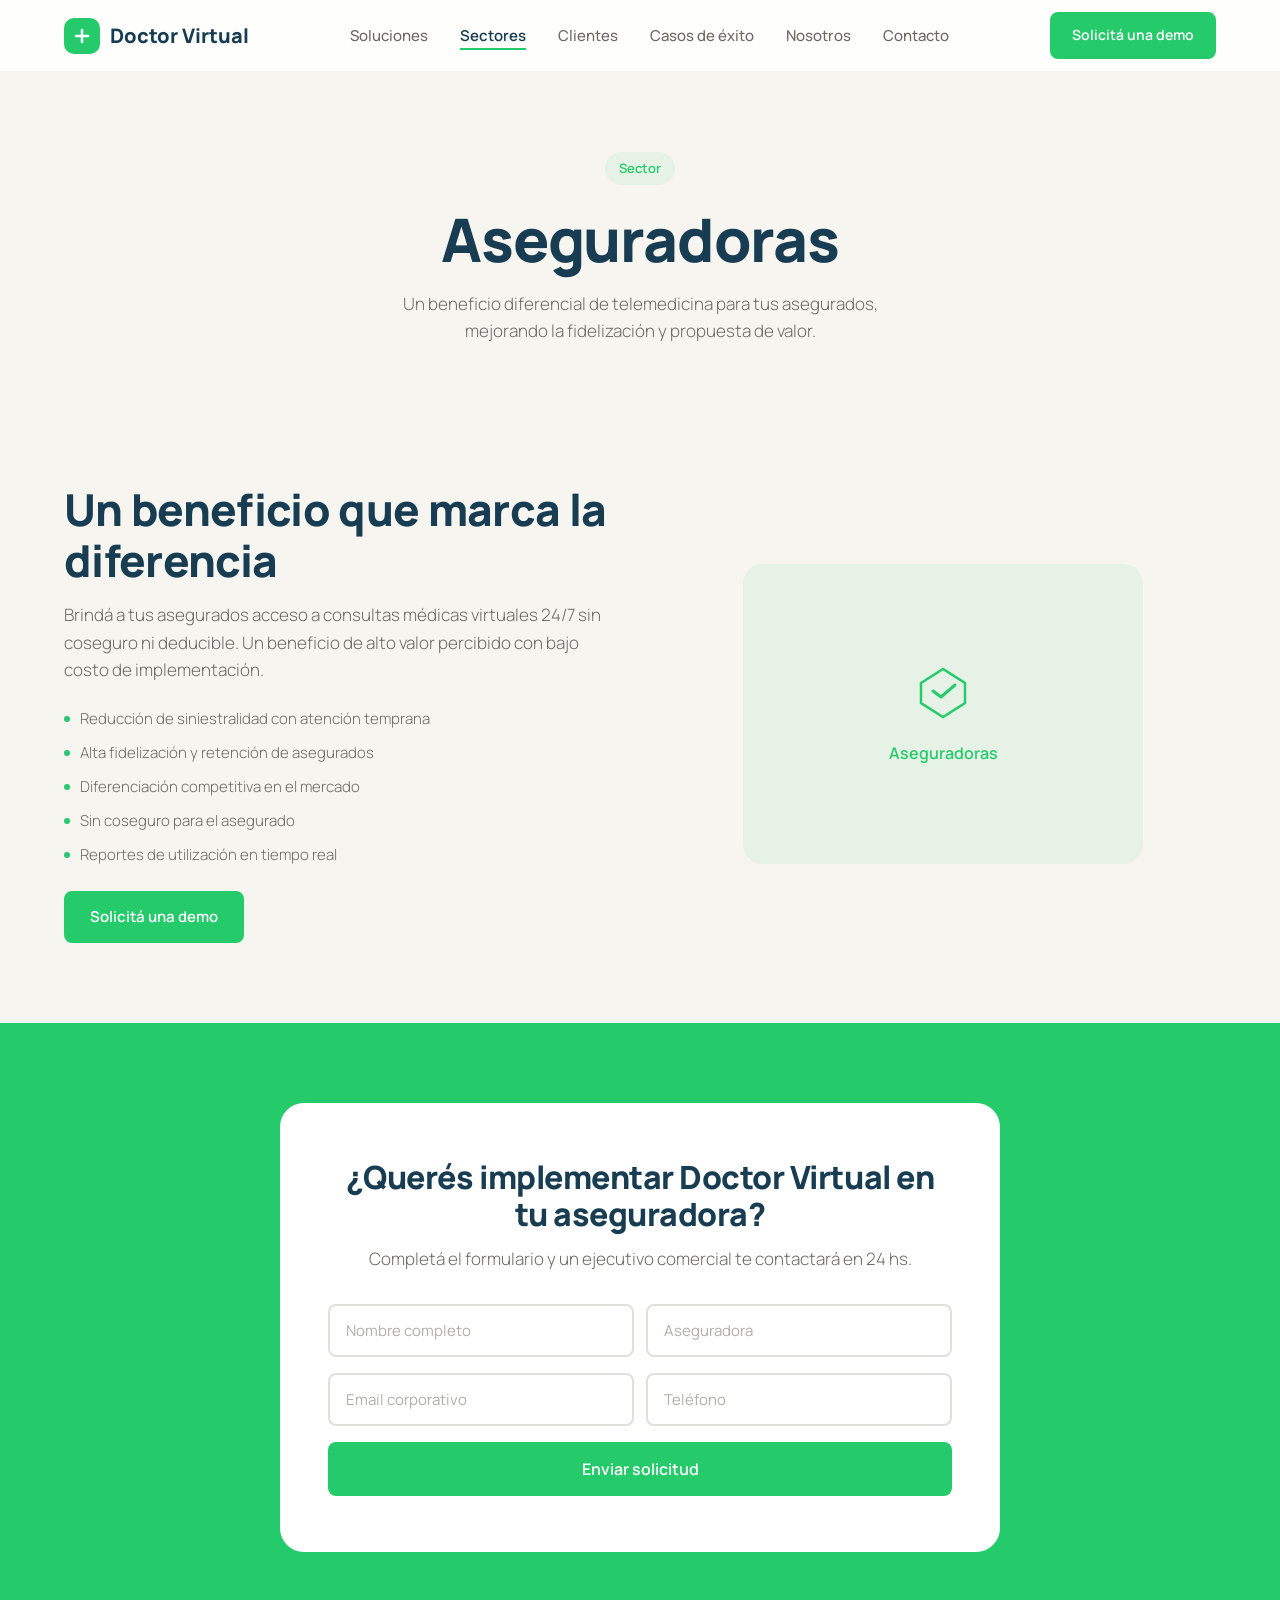
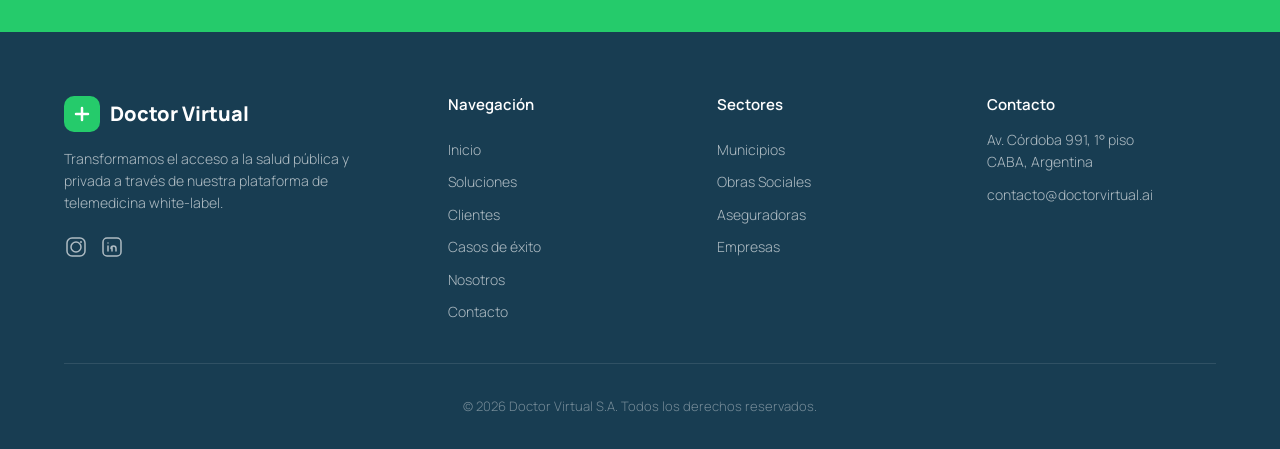
==== aseguradoras.html @ e0e0428c "Agrega página Nuestros Clientes, actualiza navegación y footer en todas las páginas, reemplaza mocku" ====
<!DOCTYPE html>
<html lang="es">
<head>
  <meta charset="UTF-8" />
  <meta name="viewport" content="width=device-width, initial-scale=1.0" />
  <title>Aseguradoras — Doctor Virtual</title>
  <meta name="description" content="Telemedicina para aseguradoras. Beneficio diferencial para mejorar fidelización y reducir siniestralidad." />
  <link rel="preconnect" href="https://fonts.googleapis.com" />
  <link rel="preconnect" href="https://fonts.gstatic.com" crossorigin />
  <link href="https://fonts.googleapis.com/css2?family=Manrope:wght@300;600;800&display=swap" rel="stylesheet" />
  <link rel="stylesheet" href="css/styles.css" />
</head>
<body>
  <nav class="navbar" id="navbar">
    <div class="container nav-container">
      <a href="index.html" class="logo"><svg width="36" height="36" viewBox="0 0 36 36" fill="none"><rect width="36" height="36" rx="10" fill="#25CB6B"/><path d="M12 18h12M18 12v12" stroke="#fff" stroke-width="2.5" stroke-linecap="round"/></svg><span>Doctor Virtual</span></a>
      <ul class="nav-links" id="navLinks">
        <li><a href="soluciones.html" class="nav-link">Soluciones</a></li>
        <li><a href="sectores.html" class="nav-link active">Sectores</a></li>
        <li><a href="nuestros-clientes.html" class="nav-link">Clientes</a></li>
        <li><a href="casos-de-exito.html" class="nav-link">Casos de éxito</a></li>
        <li><a href="nosotros.html" class="nav-link">Nosotros</a></li>
        <li><a href="contacto.html" class="nav-link">Contacto</a></li>
      </ul>
      <a href="contacto.html" class="btn btn-primary nav-cta">Solicitá una demo</a>
      <button class="hamburger" id="hamburger" aria-label="Menú"><span></span><span></span><span></span></button>
    </div>
  </nav>

  <section class="page-hero">
    <div class="container">
      <span class="badge fade-in">Sector</span>
      <h1 class="fade-in">Aseguradoras</h1>
      <p class="fade-in">Un beneficio diferencial de telemedicina para tus asegurados, mejorando la fidelización y propuesta de valor.</p>
    </div>
  </section>

  <section class="page-section page-section-alt">
    <div class="container">
      <div class="detail-row">
        <div class="detail-content fade-in">
          <h2>Un beneficio que marca la diferencia</h2>
          <p>Brindá a tus asegurados acceso a consultas médicas virtuales 24/7 sin coseguro ni deducible. Un beneficio de alto valor percibido con bajo costo de implementación.</p>
          <ul class="detail-features">
            <li>Reducción de siniestralidad con atención temprana</li>
            <li>Alta fidelización y retención de asegurados</li>
            <li>Diferenciación competitiva en el mercado</li>
            <li>Sin coseguro para el asegurado</li>
            <li>Reportes de utilización en tiempo real</li>
          </ul>
          <a href="contacto.html" class="btn btn-primary" style="margin-top:24px">Solicitá una demo</a>
        </div>
        <div class="detail-visual fade-in">
          <div class="detail-placeholder">
            <svg width="64" height="64" viewBox="0 0 64 64" fill="none">
              <path d="M10 22l22-14 22 14v20l-22 14-22-14V22z" stroke="#25CB6B" stroke-width="2.5"/>
              <path d="M22 30l8 6 14-12" stroke="#25CB6B" stroke-width="3" stroke-linecap="round" stroke-linejoin="round"/>
            </svg>
            <span>Aseguradoras</span>
          </div>
        </div>
      </div>
    </div>
  </section>

  <section class="cta-final">
    <div class="container">
      <div class="cta-box fade-in">
        <h2>¿Querés implementar Doctor Virtual en tu aseguradora?</h2>
        <p>Completá el formulario y un ejecutivo comercial te contactará en 24 hs.</p>
        <form class="cta-form" id="demoForm">
          <div class="form-row">
            <input type="text" name="nombre" placeholder="Nombre completo" required />
            <input type="text" name="empresa" placeholder="Aseguradora" required />
          </div>
          <div class="form-row">
            <input type="email" name="email" placeholder="Email corporativo" required />
            <input type="tel" name="telefono" placeholder="Teléfono" />
          </div>
          <button type="submit" class="btn btn-primary btn-lg btn-block">Enviar solicitud</button>
        </form>
      </div>
    </div>
  </section>

  <footer class="footer">
    <div class="container">
      <div class="footer-grid">
        <div class="footer-brand">
          <a href="index.html" class="logo"><svg width="36" height="36" viewBox="0 0 36 36" fill="none"><rect width="36" height="36" rx="10" fill="#25CB6B"/><path d="M12 18h12M18 12v12" stroke="#fff" stroke-width="2.5" stroke-linecap="round"/></svg><span>Doctor Virtual</span></a>
          <p>Transformamos el acceso a la salud pública y privada a través de nuestra plataforma de telemedicina white-label.</p>
          <div class="footer-social">
            <a href="https://instagram.com/doctorvirtual.ai" target="_blank" rel="noopener" aria-label="Instagram"><svg width="24" height="24" viewBox="0 0 24 24" fill="none"><rect x="3" y="3" width="18" height="18" rx="5" stroke="currentColor" stroke-width="1.5"/><circle cx="17" cy="7" r="1" fill="currentColor"/><circle cx="12" cy="12" r="5" stroke="currentColor" stroke-width="1.5"/></svg></a>
            <a href="https://linkedin.com/company/doctorvirtual" target="_blank" rel="noopener" aria-label="LinkedIn"><svg width="24" height="24" viewBox="0 0 24 24" fill="none"><rect x="3" y="3" width="18" height="18" rx="4" stroke="currentColor" stroke-width="1.5"/><path d="M8 11v5M8 8v.01M12 16v-4M16 16v-2.5a2.5 2.5 0 0 0-5 0" stroke="currentColor" stroke-width="1.5" stroke-linecap="round"/></svg></a>
          </div>
        </div>
        <div class="footer-links">
          <h4>Navegación</h4>
          <a href="index.html">Inicio</a><a href="soluciones.html">Soluciones</a><a href="nuestros-clientes.html">Clientes</a><a href="casos-de-exito.html">Casos de éxito</a><a href="nosotros.html">Nosotros</a><a href="contacto.html">Contacto</a>
        </div>
        <div class="footer-links">
          <h4>Sectores</h4>
          <a href="municipios.html">Municipios</a><a href="obras-sociales.html">Obras Sociales</a><a href="aseguradoras.html">Aseguradoras</a><a href="empresas.html">Empresas</a>
        </div>
        <div class="footer-contact">
          <h4>Contacto</h4>
          <p>Av. Córdoba 991, 1° piso<br/>CABA, Argentina</p>
          <a href="mailto:contacto@doctorvirtual.ai">contacto@doctorvirtual.ai</a>
        </div>
      </div>
      <div class="footer-bottom"><p>&copy; 2026 Doctor Virtual S.A. Todos los derechos reservados.</p></div>
    </div>
  </footer>

  <div class="modal-overlay" id="demoModal">
    <div class="modal">
      <button class="modal-close" id="modalClose" aria-label="Cerrar">&times;</button>
      <h2>Solicitá una demo</h2>
      <p>Completá tus datos y te contactamos en 24 hs.</p>
      <form id="modalForm">
        <input type="text" name="nombre" placeholder="Nombre completo" required />
        <input type="text" name="empresa" placeholder="Aseguradora" required />
        <input type="email" name="email" placeholder="Email corporativo" required />
        <input type="tel" name="telefono" placeholder="Teléfono" />
        <button type="submit" class="btn btn-primary btn-lg btn-block">Enviar</button>
      </form>
    </div>
  </div>

  <script src="js/main.js"></script>
</body>
</html>
---- css/styles.css ----
/* ========== RESET & BASE ========== */
*, *::before, *::after {
  margin: 0;
  padding: 0;
  box-sizing: border-box;
}

:root {
  --green: #25CB6B;
  --green-light: rgba(37, 203, 107, 0.08);
  --green-mid: rgba(37, 203, 107, 0.15);
  --blue: #183D52;
  --cream: #F6F5F0;
  --white: #FFFFFF;
  --gray-50: #F9F9F9;
  --gray-100: #F0F0EE;
  --gray-200: #E0DFDA;
  --gray-300: #B0AFAA;
  --gray-400: #8A8984;
  --gray-500: #6B6A65;
  --gray-600: #4A4945;
  --text: #1A1A18;
  --text-light: #6B6A65;
  --radius-sm: 8px;
  --radius-md: 12px;
  --radius-lg: 20px;
  --radius-xl: 24px;
  --shadow-sm: 0 1px 3px rgba(0,0,0,0.06);
  --shadow-md: 0 4px 16px rgba(0,0,0,0.08);
  --shadow-lg: 0 12px 40px rgba(0,0,0,0.1);
  --shadow-xl: 0 20px 60px rgba(0,0,0,0.12);
  --font: 'Manrope', -apple-system, BlinkMacSystemFont, 'Segoe UI', sans-serif;
  --container: 1200px;
  --nav-height: 72px;
}

html {
  scroll-behavior: smooth;
  -webkit-font-smoothing: antialiased;
}

body {
  font-family: var(--font);
  font-weight: 300;
  color: var(--text);
  background: var(--white);
  line-height: 1.6;
  overflow-x: hidden;
}

img { max-width: 100%; display: block; }
a { text-decoration: none; color: inherit; }
ul { list-style: none; }

/* ========== CONTAINER ========== */
.container {
  width: 100%;
  max-width: var(--container);
  margin: 0 auto;
  padding: 0 24px;
}

/* ========== TYPOGRAPHY ========== */
h1, h2, h3, h4 {
  font-weight: 800;
  line-height: 1.15;
  color: var(--blue);
}

h1 {
  font-size: clamp(2.25rem, 5vw, 3.75rem);
  letter-spacing: -0.02em;
}

h2 {
  font-size: clamp(1.75rem, 3.5vw, 2.75rem);
  letter-spacing: -0.015em;
}

h3 {
  font-size: 1.25rem;
  font-weight: 600;
}

p {
  color: var(--text-light);
  font-size: 1.0625rem;
}

.section-title {
  margin-bottom: 48px;
  max-width: 640px;
}

.section-label {
  display: inline-block;
  font-size: 0.8125rem;
  font-weight: 600;
  text-transform: uppercase;
  letter-spacing: 0.08em;
  color: var(--green);
  margin-bottom: 12px;
}

/* ========== BUTTONS ========== */
.btn {
  display: inline-flex;
  align-items: center;
  justify-content: center;
  gap: 8px;
  font-family: var(--font);
  font-weight: 600;
  font-size: 0.9375rem;
  border-radius: var(--radius-sm);
  padding: 12px 24px;
  border: 2px solid transparent;
  cursor: pointer;
  transition: all 0.25s ease;
}

.btn-primary {
  background: var(--green);
  color: var(--white);
  border-color: var(--green);
}
.btn-primary:hover {
  background: #1fb85e;
  border-color: #1fb85e;
  transform: translateY(-1px);
  box-shadow: 0 4px 16px rgba(37, 203, 107, 0.35);
}

.btn-outline {
  background: transparent;
  color: var(--blue);
  border-color: var(--blue);
}
.btn-outline:hover {
  background: var(--blue);
  color: var(--white);
  transform: translateY(-1px);
}
.about-content .btn-outline:hover {
  background: var(--green);
  border-color: var(--green);
  color: var(--white);
}

.btn-lg { padding: 14px 32px; font-size: 1rem; }
.btn-block { width: 100%; }

/* ========== BADGE ========== */
.badge {
  display: inline-block;
  font-size: 0.8125rem;
  font-weight: 600;
  color: var(--green);
  background: var(--green-light);
  padding: 6px 14px;
  border-radius: 100px;
  margin-bottom: 20px;
}

.hero-badges {
  display: flex;
  flex-wrap: wrap;
  gap: 8px;
  margin-bottom: 4px;
}

.badge-msal {
  color: var(--blue);
  background: rgba(24, 61, 82, 0.08);
}

/* ========== NAVBAR ========== */
.navbar {
  position: fixed;
  top: 0;
  left: 0;
  width: 100%;
  height: var(--nav-height);
  background: rgba(255,255,255,0.85);
  backdrop-filter: blur(16px);
  -webkit-backdrop-filter: blur(16px);
  border-bottom: 1px solid rgba(0,0,0,0.04);
  z-index: 1000;
  transition: box-shadow 0.3s;
}
.navbar.scrolled {
  box-shadow: 0 1px 8px rgba(0,0,0,0.06);
}

.nav-container {
  display: flex;
  align-items: center;
  justify-content: space-between;
  height: 100%;
}

.logo {
  display: flex;
  align-items: center;
  gap: 10px;
  font-weight: 800;
  font-size: 1.25rem;
  color: var(--blue);
}

.nav-links {
  display: flex;
  gap: 32px;
}

.nav-link {
  font-size: 0.9375rem;
  font-weight: 500;
  color: var(--gray-500);
  transition: color 0.2s;
  position: relative;
}
.nav-link::after {
  content: '';
  position: absolute;
  bottom: -4px;
  left: 0;
  width: 0;
  height: 2px;
  background: var(--green);
  transition: width 0.3s;
}
.nav-link:hover { color: var(--blue); }
.nav-link:hover::after { width: 100%; }

.nav-cta {
  padding: 10px 20px;
  font-size: 0.875rem;
}

.hamburger {
  display: none;
  flex-direction: column;
  gap: 5px;
  background: none;
  border: none;
  cursor: pointer;
  padding: 4px;
}
.hamburger span {
  display: block;
  width: 24px;
  height: 2px;
  background: var(--blue);
  border-radius: 2px;
  transition: all 0.3s;
}

/* ========== HERO ========== */
.hero {
  padding: calc(var(--nav-height) + 60px) 0 80px;
  background: var(--white);
  position: relative;
  overflow: hidden;
}
.hero::before {
  content: '';
  position: absolute;
  top: -20%;
  right: -10%;
  width: 600px;
  height: 600px;
  border-radius: 50%;
  background: radial-gradient(circle, rgba(37,203,107,0.06) 0%, transparent 70%);
  pointer-events: none;
}

.hero-grid {
  display: grid;
  grid-template-columns: 1fr 1fr;
  gap: 60px;
  align-items: center;
}

.hero-content { max-width: 560px; }

.hero-sub {
  font-size: 1.1875rem;
  line-height: 1.7;
  margin: 20px 0 36px;
}

.hero-ctas {
  display: flex;
  gap: 16px;
  flex-wrap: wrap;
}

/* Mockup */
.hero-mockup-wrapper {
  position: relative;
  display: flex;
  justify-content: center;
  align-items: center;
}

.mockup {
  width: 280px;
  height: 560px;
  background: var(--blue);
  border-radius: 40px;
  padding: 12px;
  position: relative;
  box-shadow: var(--shadow-xl);
  z-index: 2;
}

.mockup-notch {
  width: 120px;
  height: 24px;
  background: var(--blue);
  border-radius: 0 0 16px 16px;
  margin: -12px auto 0;
}

.mockup-screen {
  width: 100%;
  height: calc(100% - 20px);
  background: var(--white);
  border-radius: 28px;
  display: flex;
  align-items: center;
  justify-content: center;
  padding: 20px;
}

.mockup-call {
  text-align: center;
}

.mockup-avatar {
  width: 80px;
  height: 80px;
  border-radius: 50%;
  background: linear-gradient(135deg, var(--green), #1fb85e);
  margin: 0 auto 12px;
  position: relative;
}
.mockup-avatar::after {
  content: '';
  position: absolute;
  bottom: 0;
  left: 50%;
  transform: translateX(-50%);
  width: 40px;
  height: 40px;
  background: var(--white);
  border-radius: 50% 50% 0 0;
  opacity: 0.3;
}

.mockup-name { font-weight: 600; font-size: 0.9375rem; color: var(--blue); }
.mockup-status { font-size: 0.8125rem; color: var(--green); margin-top: 4px; }

.hero-shape {
  position: absolute;
  width: 400px;
  height: 400px;
  background: radial-gradient(circle, rgba(37,203,107,0.15) 0%, transparent 70%);
  border-radius: 50%;
  top: 20%;
  left: -20%;
  z-index: 1;
  pointer-events: none;
}

/* Hero Stats */
.hero-stats {
  display: flex;
  gap: 32px;
  margin-top: 36px;
  padding-top: 24px;
  border-top: 1px solid var(--gray-100);
}

.hero-stat { text-align: center; }

.hero-stat-num {
  font-size: 1.5rem;
  font-weight: 800;
  color: var(--blue);
}
.hero-stat-num small {
  font-size: 0.875rem;
  font-weight: 600;
  color: var(--green);
}

.hero-stat-label {
  display: block;
  font-size: 0.75rem;
  color: var(--gray-400);
  text-transform: uppercase;
  letter-spacing: 0.05em;
  margin-top: 2px;
}

/* ========== CLIENTS ========== */
.clients {
  padding: 60px 0;
  background: var(--cream);
  overflow: hidden;
}

.clients-heading {
  text-align: center;
  font-size: 0.9375rem;
  font-weight: 600;
  color: var(--gray-400);
  text-transform: uppercase;
  letter-spacing: 0.06em;
  margin-bottom: 36px;
}

.clients-marquee {
  overflow: hidden;
  width: 100%;
  background: var(--text);
  padding: 20px 0;
  mask-image: linear-gradient(to right, transparent 0%, black 5%, black 95%, transparent 100%);
  -webkit-mask-image: linear-gradient(to right, transparent 0%, black 5%, black 95%, transparent 100%);
}

.clients-track {
  display: flex;
  gap: 48px;
  width: max-content;
  animation: marquee 50s linear infinite;
}

.clients-track:hover {
  animation-play-state: paused;
}

@keyframes marquee {
  0% { transform: translateX(0); }
  100% { transform: translateX(-50%); }
}

.client-logo {
  font-weight: 800;
  font-size: 1.125rem;
  color: var(--white);
  letter-spacing: 0.02em;
  white-space: nowrap;
  transition: opacity 0.3s;
  flex-shrink: 0;
}
.client-logo:hover { opacity: 0.6; }

/* ========== CLIENTES LOGOS ========== */
.logos-grid {
  display: grid;
  grid-template-columns: repeat(5, 1fr);
  gap: 24px;
}

.client-logo-card {
  opacity: 0;
  transform: translateY(24px);
  transition: opacity 0.5s ease, transform 0.5s ease;
}

.client-logo-card.visible {
  opacity: 1;
  transform: translateY(0);
}

.client-logo-card:nth-child(1) { transition-delay: 0.00s; }
.client-logo-card:nth-child(2) { transition-delay: 0.03s; }
.client-logo-card:nth-child(3) { transition-delay: 0.06s; }
.client-logo-card:nth-child(4) { transition-delay: 0.09s; }
.client-logo-card:nth-child(5) { transition-delay: 0.12s; }
.client-logo-card:nth-child(6) { transition-delay: 0.15s; }
.client-logo-card:nth-child(7) { transition-delay: 0.18s; }
.client-logo-card:nth-child(8) { transition-delay: 0.21s; }
.client-logo-card:nth-child(9) { transition-delay: 0.24s; }
.client-logo-card:nth-child(10) { transition-delay: 0.27s; }
.client-logo-card:nth-child(11) { transition-delay: 0.30s; }
.client-logo-card:nth-child(12) { transition-delay: 0.33s; }
.client-logo-card:nth-child(13) { transition-delay: 0.36s; }
.client-logo-card:nth-child(14) { transition-delay: 0.39s; }
.client-logo-card:nth-child(15) { transition-delay: 0.42s; }
.client-logo-card:nth-child(16) { transition-delay: 0.45s; }
.client-logo-card:nth-child(17) { transition-delay: 0.48s; }
.client-logo-card:nth-child(18) { transition-delay: 0.51s; }
.client-logo-card:nth-child(19) { transition-delay: 0.54s; }
.client-logo-card:nth-child(20) { transition-delay: 0.57s; }
.client-logo-card:nth-child(21) { transition-delay: 0.60s; }
.client-logo-card:nth-child(22) { transition-delay: 0.63s; }
.client-logo-card:nth-child(23) { transition-delay: 0.66s; }
.client-logo-card:nth-child(24) { transition-delay: 0.69s; }
.client-logo-card:nth-child(25) { transition-delay: 0.72s; }
.client-logo-card:nth-child(26) { transition-delay: 0.75s; }
.client-logo-card:nth-child(27) { transition-delay: 0.78s; }
.client-logo-card:nth-child(28) { transition-delay: 0.81s; }
.client-logo-card:nth-child(29) { transition-delay: 0.84s; }
.client-logo-card:nth-child(30) { transition-delay: 0.87s; }
.client-logo-card:nth-child(31) { transition-delay: 0.90s; }
.client-logo-card:nth-child(32) { transition-delay: 0.93s; }
.client-logo-card:nth-child(33) { transition-delay: 0.96s; }

.logo-inner {
  display: flex;
  align-items: center;
  justify-content: center;
  height: 100px;
  padding: 16px;
  background: var(--gray-50);
  border: 1px solid var(--gray-100);
  border-radius: var(--radius-md);
  transition: all 0.3s ease;
}

.logo-inner:hover {
  border-color: var(--green);
  box-shadow: var(--shadow-md);
  transform: translateY(-2px);
}

.logo-inner img {
  max-width: 100%;
  max-height: 100%;
  object-fit: contain;
  filter: grayscale(1);
  opacity: 0.7;
  transition: all 0.3s ease;
}

.logo-inner:hover img {
  filter: grayscale(0);
  opacity: 1;
}

/* ========== METRICS ========== */
.metrics {
  padding: 80px 0;
  background: var(--white);
}

.metrics-grid {
  display: grid;
  grid-template-columns: repeat(4, 1fr);
  gap: 24px;
}

.metric-card {
  text-align: center;
  padding: 40px 24px;
}

.metric-icon { margin-bottom: 16px; display: block; }

.metric-number {
  display: inline-block;
  font-size: 3rem;
  font-weight: 800;
  color: var(--blue);
  line-height: 1;
}

.metric-unit {
  font-size: 1.5rem;
  font-weight: 600;
  color: var(--green);
  margin-left: 4px;
}

.metric-label {
  font-size: 0.9375rem;
  color: var(--text-light);
  margin-top: 8px;
}

.metric-compare {
  display: block;
  font-size: 0.8125rem;
  color: var(--green);
  font-weight: 600;
  margin-top: 6px;
}

/* ========== BENTO CARD ========== */
.bento-card {
  background: var(--white);
  border: 1px solid var(--gray-100);
  border-radius: var(--radius-lg);
  padding: 32px;
  transition: all 0.35s ease;
}
.bento-card:hover {
  border-color: var(--green-mid);
  box-shadow: var(--shadow-md);
  transform: translateY(-2px);
}

/* ========== DIFFERENTIALS ========== */
.differentials {
  padding: 80px 0;
  background: var(--cream);
}

.diffs-grid {
  display: grid;
  grid-template-columns: repeat(4, 1fr);
  gap: 20px;
}

.diff-card { text-align: center; }

.diff-icon {
  width: 64px;
  height: 64px;
  background: var(--green-light);
  border-radius: var(--radius-md);
  display: flex;
  align-items: center;
  justify-content: center;
  margin: 0 auto 16px;
}

.diff-card h3 { margin-bottom: 8px; font-size: 1.0625rem; }
.diff-card p { font-size: 0.9375rem; }

/* ========== WHITE LABEL ========== */
.whitelabel {
  padding: 80px 0;
  background: var(--white);
}

.wl-grid {
  display: grid;
  grid-template-columns: 1fr 1fr;
  gap: 60px;
  align-items: center;
}

.wl-features {
  margin-top: 24px;
  display: flex;
  flex-direction: column;
  gap: 12px;
}
.wl-features li {
  display: flex;
  align-items: center;
  gap: 10px;
  font-size: 0.9375rem;
  color: var(--text-light);
}
.wl-features li::before {
  content: '';
  width: 8px;
  height: 8px;
  background: var(--green);
  border-radius: 50%;
  flex-shrink: 0;
}

.wl-visual {
  display: flex;
  justify-content: center;
  gap: 16px;
}

.wl-mockups {
  display: flex;
  gap: 16px;
  flex-wrap: wrap;
  justify-content: center;
}

.wl-mockup {
  width: 140px;
  height: 220px;
  background: var(--cream);
  border-radius: var(--radius-md);
  display: flex;
  flex-direction: column;
  align-items: center;
  justify-content: center;
  gap: 8px;
  border: 2px dashed var(--gray-200);
  transition: all 0.3s;
}
.wl-mockup:hover { border-color: var(--green); background: var(--green-light); }

.wl-brand { font-weight: 600; font-size: 0.75rem; color: var(--blue); text-align: center; }
.wl-dot {
  width: 10px;
  height: 10px;
  border-radius: 50%;
  background: var(--green);
}

.wl-mockup-1 .wl-dot { background: #2563eb; }
.wl-mockup-2 .wl-dot { background: #e11d48; }
.wl-mockup-3 .wl-dot { background: #f59e0b; }

/* ========== SOLUTIONS ========== */
.solutions {
  padding: 80px 0;
  background: var(--cream);
}

.solutions-grid {
  display: grid;
  grid-template-columns: repeat(4, 1fr);
  gap: 20px;
}

.solution-card { text-align: center; }

.solution-icon {
  width: 72px;
  height: 72px;
  background: var(--green-light);
  border-radius: var(--radius-md);
  display: flex;
  align-items: center;
  justify-content: center;
  margin: 0 auto 16px;
}

.solution-card h3 { margin-bottom: 8px; }
.solution-card p { font-size: 0.9375rem; }

/* ========== SECTORS ========== */
.sectors {
  padding: 80px 0;
  background: var(--white);
}

.sectors-grid {
  display: grid;
  grid-template-columns: repeat(4, 1fr);
  gap: 20px;
}

.sector-card {
  display: flex;
  flex-direction: column;
  cursor: pointer;
}

.sector-icon {
  width: 64px;
  height: 64px;
  background: var(--green-light);
  border-radius: var(--radius-md);
  display: flex;
  align-items: center;
  justify-content: center;
  margin-bottom: 16px;
  transition: background 0.3s;
}
.sector-card:hover .sector-icon { background: var(--green-mid); }

.sector-card h3 { margin-bottom: 8px; }
.sector-card p { font-size: 0.9375rem; margin-bottom: auto; }

.sector-arrow {
  display: inline-block;
  margin-top: 16px;
  font-size: 1.25rem;
  color: var(--green);
  transition: transform 0.3s;
}
.sector-card:hover .sector-arrow { transform: translateX(4px); }

/* ========== CASES ========== */
.cases {
  padding: 80px 0;
  background: var(--cream);
}

.cases-grid {
  display: grid;
  grid-template-columns: repeat(3, 1fr);
  gap: 24px;
}

.case-card { display: flex; flex-direction: column; }

.case-header {
  display: flex;
  align-items: center;
  justify-content: space-between;
  margin-bottom: 16px;
}

.case-logo {
  font-weight: 800;
  font-size: 1.0625rem;
  color: var(--blue);
}

.case-tag {
  font-size: 0.75rem;
  font-weight: 600;
  color: var(--green);
  background: var(--green-light);
  padding: 4px 10px;
  border-radius: 100px;
}

.case-card blockquote {
  font-style: italic;
  font-weight: 300;
  font-size: 0.9375rem;
  color: var(--gray-500);
  line-height: 1.7;
  margin-bottom: 20px;
  flex: 1;
}

.case-result {
  border-top: 1px solid var(--gray-100);
  padding-top: 16px;
}
.case-stat {
  font-size: 1.75rem;
  font-weight: 800;
  color: var(--green);
}
.case-stat-label {
  display: block;
  font-size: 0.8125rem;
  color: var(--text-light);
  margin-top: 2px;
}

/* ========== CTA FINAL ========== */
.cta-final {
  padding: 80px 0;
  background: var(--green);
}

.cta-box {
  background: var(--white);
  border-radius: var(--radius-xl);
  padding: 56px 48px;
  text-align: center;
  max-width: 720px;
  margin: 0 auto;
}

.cta-box h2 {
  font-size: clamp(1.5rem, 3vw, 2rem);
  margin-bottom: 12px;
}

.cta-box p {
  margin-bottom: 32px;
}

.cta-form {
  display: flex;
  flex-direction: column;
  gap: 16px;
}

.form-row {
  display: grid;
  grid-template-columns: 1fr 1fr;
  gap: 12px;
}

.cta-form input,
.modal input {
  width: 100%;
  padding: 14px 16px;
  border: 2px solid var(--gray-200);
  border-radius: var(--radius-sm);
  font-family: var(--font);
  font-size: 0.9375rem;
  color: var(--text);
  background: var(--white);
  transition: border-color 0.25s, box-shadow 0.25s;
  outline: none;
}
.cta-form input:focus,
.modal input:focus {
  border-color: var(--green);
  box-shadow: 0 0 0 3px var(--green-light);
}
.cta-form input::placeholder,
.modal input::placeholder {
  color: var(--gray-300);
}

/* ========== FOOTER ========== */
.footer {
  background: var(--blue);
  color: var(--white);
  padding: 64px 0 32px;
}

.footer .logo span { color: var(--white); }

.footer-grid {
  display: grid;
  grid-template-columns: 1.5fr 1fr 1fr 1fr;
  gap: 40px;
  padding-bottom: 40px;
  border-bottom: 1px solid rgba(255,255,255,0.1);
  margin-bottom: 32px;
}

.footer p, .footer a:not(.logo) {
  color: rgba(255,255,255,0.65);
  font-size: 0.875rem;
}

.footer-brand p { margin-top: 16px; max-width: 320px; }

.footer-social {
  display: flex;
  gap: 12px;
  margin-top: 20px;
}
.footer-social a {
  color: rgba(255,255,255,0.5);
  transition: color 0.3s;
}
.footer-social a:hover { color: var(--green); }

.footer-links h4, .footer-contact h4 {
  color: var(--white);
  margin-bottom: 16px;
  font-weight: 600;
  font-size: 0.9375rem;
}

.footer-links {
  display: flex;
  flex-direction: column;
  gap: 10px;
}

.footer-links a:hover { color: var(--green); }

.footer-contact p {
  margin-bottom: 8px;
}

.footer-bottom {
  text-align: center;
}
.footer-bottom p {
  font-size: 0.8125rem;
  color: rgba(255,255,255,0.4);
}

/* ========== MODAL ========== */
.modal-overlay {
  display: none;
  position: fixed;
  inset: 0;
  background: rgba(0,0,0,0.5);
  backdrop-filter: blur(4px);
  z-index: 2000;
  align-items: center;
  justify-content: center;
  padding: 24px;
}
.modal-overlay.active { display: flex; }

.modal {
  background: var(--white);
  border-radius: var(--radius-xl);
  padding: 40px;
  max-width: 480px;
  width: 100%;
  position: relative;
  animation: modalIn 0.3s ease;
}

@keyframes modalIn {
  from { opacity: 0; transform: scale(0.95) translateY(10px); }
  to { opacity: 1; transform: scale(1) translateY(0); }
}

.modal-close {
  position: absolute;
  top: 16px;
  right: 20px;
  background: none;
  border: none;
  font-size: 1.75rem;
  cursor: pointer;
  color: var(--gray-300);
  transition: color 0.2s;
}
.modal-close:hover { color: var(--text); }

.modal h2 { margin-bottom: 8px; }
.modal p { margin-bottom: 24px; }
.modal form { display: flex; flex-direction: column; gap: 12px; }

/* ========== ABOUT / QUIÉNES SOMOS ========== */
.about {
  padding: 80px 0;
  background: var(--white);
  border-top: 1px solid var(--gray-100);
}

.about-grid {
  display: grid;
  grid-template-columns: 1fr 1fr;
  gap: 60px;
  align-items: center;
}

.about-content p { margin-bottom: 16px; }

.about-stats {
  display: grid;
  grid-template-columns: 1fr 1fr;
  gap: 16px;
}

.about-stat-card {
  background: var(--cream);
  border-radius: var(--radius-lg);
  padding: 24px;
  text-align: center;
  transition: all 0.3s;
}
.about-stat-card:hover {
  background: var(--green-light);
}

.about-stat-num {
  display: block;
  font-size: 2rem;
  font-weight: 800;
  color: var(--blue);
  line-height: 1;
}
.about-stat-label {
  display: block;
  font-size: 0.8125rem;
  color: var(--text-light);
  margin-top: 6px;
}

/* ========== SPECIALTIES ========== */
.specialties {
  padding: 80px 0;
  background: var(--white);
}

.specialties-grid {
  display: grid;
  grid-template-columns: repeat(4, 1fr);
  gap: 12px;
}

.specialty-item {
  display: flex;
  align-items: center;
  gap: 10px;
  padding: 14px 16px;
  background: var(--cream);
  border-radius: var(--radius-sm);
  font-size: 0.9375rem;
  font-weight: 600;
  color: var(--blue);
  transition: all 0.3s;
}
.specialty-item:hover {
  background: var(--green-light);
  transform: translateY(-1px);
}

.specialty-icon {
  width: 28px;
  height: 28px;
  background: var(--green-light);
  border-radius: 50%;
  display: flex;
  align-items: center;
  justify-content: center;
  flex-shrink: 0;
}
.specialty-icon svg { width: 14px; height: 14px; }

/* ========== CARD LINK ========== */
.card-link {
  display: inline-block;
  margin-top: 12px;
  font-size: 0.875rem;
  font-weight: 600;
  color: var(--green);
  transition: gap 0.3s;
}
.solution-card:hover .card-link { text-decoration: underline; }

/* ========== SECTION FOOTER LINK ========== */
.section-footer-link {
  text-align: center;
  margin-top: 40px;
}

/* ========== ACTIVE NAV LINK ========== */
.nav-link.active {
  color: var(--blue);
  font-weight: 600;
}
.nav-link.active::after { width: 100%; }

/* ========== PAGE HERO ========== */
.page-hero {
  padding: calc(var(--nav-height) + 80px) 0 60px;
  background: var(--cream);
  text-align: center;
}
.page-hero h1 { margin-bottom: 16px; }
.page-hero p { max-width: 560px; margin: 0 auto; }

/* ========== PAGE SECTION ========== */
.page-section {
  padding: 80px 0;
}
.page-section-alt {
  background: var(--cream);
}

/* ========== DETAIL ROW ========== */
.detail-row {
  display: grid;
  grid-template-columns: 1fr 1fr;
  gap: 60px;
  align-items: center;
}

.detail-num {
  font-size: 0.75rem;
  font-weight: 800;
  color: var(--green);
  letter-spacing: 0.1em;
  margin-bottom: 8px;
  display: block;
}

.detail-content h2 { margin-bottom: 16px; }

.detail-features {
  margin-top: 24px;
  display: flex;
  flex-direction: column;
  gap: 10px;
}
.detail-features li {
  display: flex;
  align-items: center;
  gap: 10px;
  font-size: 0.9375rem;
  color: var(--text-light);
}
.detail-features li::before {
  content: '';
  width: 6px;
  height: 6px;
  background: var(--green);
  border-radius: 50%;
  flex-shrink: 0;
}

.detail-visual {
  display: flex;
  justify-content: center;
}

.detail-placeholder {
  width: 100%;
  max-width: 400px;
  aspect-ratio: 4/3;
  background: var(--green-light);
  border-radius: var(--radius-lg);
  display: flex;
  flex-direction: column;
  align-items: center;
  justify-content: center;
  gap: 16px;
  font-weight: 600;
  color: var(--green);
  font-size: 1rem;
}

.detail-reverse .detail-visual { order: -1; }

/* ========== VERTICAL TABS (Soluciones) ========== */
.vtab-wrapper {
  display: grid;
  grid-template-columns: 320px 1fr;
  gap: 48px;
  align-items: start;
}

.vtab-nav {
  display: flex;
  flex-direction: column;
  gap: 8px;
  position: sticky;
  top: calc(var(--nav-height) + 32px);
}

.vtab-btn {
  display: flex;
  align-items: center;
  gap: 14px;
  width: 100%;
  padding: 16px 20px;
  border: 1px solid var(--gray-200);
  border-radius: var(--radius-md);
  background: var(--white);
  cursor: pointer;
  font-family: var(--font);
  font-size: 0.9375rem;
  font-weight: 500;
  color: var(--text-light);
  text-align: left;
  transition: all 0.3s ease;
  position: relative;
  overflow: hidden;
}

.vtab-btn::before {
  content: '';
  position: absolute;
  inset: 0;
  background: var(--green-light);
  opacity: 0;
  transition: opacity 0.3s ease;
}

.vtab-btn:hover {
  border-color: var(--green);
  color: var(--blue);
}

.vtab-btn:hover::before {
  opacity: 1;
}

.vtab-btn.active {
  border-color: var(--green);
  background: var(--green-light);
  color: var(--blue);
  box-shadow: 0 4px 16px rgba(37, 203, 107, 0.15);
}

.vtab-btn.active::before {
  opacity: 1;
}

.vtab-num {
  font-size: 0.6875rem;
  font-weight: 800;
  color: var(--green);
  letter-spacing: 0.1em;
  flex-shrink: 0;
  min-width: 20px;
}

.vtab-icon {
  flex-shrink: 0;
  width: 32px;
  height: 32px;
  color: var(--green);
  transition: transform 0.3s ease;
}

.vtab-btn.active .vtab-icon {
  color: var(--green);
}

.vtab-label {
  flex: 1;
  line-height: 1.3;
}

.vtab-arrow {
  flex-shrink: 0;
  color: var(--gray-300);
  transition: transform 0.3s ease, color 0.3s ease;
}

.vtab-btn.active .vtab-arrow {
  transform: translateX(4px);
  color: var(--green);
}

/* Panels */
.vtab-panels {
  position: relative;
  min-height: 400px;
}

.vtab-panel {
  display: grid;
  grid-template-columns: 1fr 1fr;
  gap: 48px;
  align-items: center;
  opacity: 0;
  visibility: hidden;
  position: absolute;
  top: 0;
  left: 0;
  width: 100%;
  transition: opacity 0.4s ease, visibility 0.4s ease;
}

.vtab-panel.active {
  opacity: 1;
  visibility: visible;
  position: relative;
}

.vtab-panel-inner {
  max-width: 480px;
}

.vtab-panel-inner .detail-num {
  margin-bottom: 8px;
  display: block;
}

.vtab-panel-inner h2 {
  margin-bottom: 16px;
}

.vtab-panel-visual {
  display: flex;
  justify-content: center;
}

/* Accordion header hidden on desktop */
.vtab-acc-header {
  display: none;
}

/* ========== SECTORS DETAIL ========== */
.sectors-detail-grid {
  display: grid;
  grid-template-columns: repeat(2, 1fr);
  gap: 24px;
}

.sector-card-large {
  display: flex;
  flex-direction: column;
  cursor: pointer;
}

.sector-card-icon {
  width: 64px;
  height: 64px;
  background: var(--green-light);
  border-radius: var(--radius-md);
  display: flex;
  align-items: center;
  justify-content: center;
  margin-bottom: 16px;
  transition: background 0.3s;
}
.sector-card-large:hover .sector-card-icon { background: var(--green-mid); }

.sector-card-large h2 { font-size: 1.375rem; margin-bottom: 8px; }
.sector-card-large p { font-size: 0.9375rem; margin-bottom: 16px; }

.sector-highlights {
  list-style: none;
  margin-bottom: auto;
}
.sector-highlights li {
  font-size: 0.875rem;
  color: var(--text-light);
  padding: 4px 0;
  display: flex;
  align-items: center;
  gap: 8px;
}
.sector-highlights li::before {
  content: '';
  width: 5px;
  height: 5px;
  background: var(--green);
  border-radius: 50%;
  flex-shrink: 0;
}

.sector-card-large .sector-arrow { margin-top: 20px; }

/* ========== CASES DETAILED ========== */
.cases-detailed-grid {
  display: grid;
  grid-template-columns: repeat(2, 1fr);
  gap: 24px;
}

.case-detailed { display: flex; flex-direction: column; }

.case-detailed-header {
  display: flex;
  align-items: center;
  justify-content: space-between;
  margin-bottom: 16px;
}

.case-detailed-role {
  font-size: 0.8125rem;
  color: var(--gray-400);
}

.case-detailed blockquote {
  font-style: italic;
  font-weight: 300;
  font-size: 0.9375rem;
  color: var(--gray-500);
  line-height: 1.7;
  margin-bottom: 20px;
  flex: 1;
}

.case-detailed-results {
  display: grid;
  grid-template-columns: repeat(3, 1fr);
  gap: 12px;
  border-top: 1px solid var(--gray-100);
  padding-top: 16px;
}

.case-result-item { text-align: center; }

/* ========== TEAM ========== */
.team-grid {
  display: grid;
  grid-template-columns: repeat(4, 1fr);
  gap: 20px;
}

.team-card {
  text-align: center;
}

.team-avatar {
  width: 80px;
  height: 80px;
  margin: 0 auto 16px;
}

.team-card h4 {
  font-size: 1.0625rem;
  margin-bottom: 4px;
}

.team-role {
  font-size: 0.8125rem;
  color: var(--text-light);
}

/* ========== CONTACT ========== */
.contact-grid {
  display: grid;
  grid-template-columns: 1.5fr 1fr;
  gap: 40px;
  align-items: start;
}

.contact-form {
  display: flex;
  flex-direction: column;
  gap: 16px;
}

.contact-form input,
.contact-form select,
.contact-form textarea {
  width: 100%;
  padding: 14px 16px;
  border: 2px solid var(--gray-200);
  border-radius: var(--radius-sm);
  font-family: var(--font);
  font-size: 0.9375rem;
  color: var(--text);
  background: var(--white);
  transition: border-color 0.25s, box-shadow 0.25s;
  outline: none;
}
.contact-form input:focus,
.contact-form select:focus,
.contact-form textarea:focus {
  border-color: var(--green);
  box-shadow: 0 0 0 3px var(--green-light);
}
.contact-form input::placeholder,
.contact-form textarea::placeholder {
  color: var(--gray-300);
}

.contact-form select {
  appearance: none;
  background-image: url("data:image/svg+xml,%3Csvg xmlns='http://www.w3.org/2000/svg' width='12' height='8' viewBox='0 0 12 8'%3E%3Cpath d='M1 1l5 5 5-5' stroke='%236B6A65' stroke-width='2' fill='none' stroke-linecap='round'/%3E%3C/svg%3E");
  background-repeat: no-repeat;
  background-position: right 16px center;
  cursor: pointer;
}

.contact-form textarea { resize: vertical; min-height: 120px; }

.contact-info {
  display: flex;
  flex-direction: column;
  gap: 16px;
}

.contact-info-card { text-align: center; }
.contact-info-card h3 { margin-bottom: 8px; font-size: 1rem; }
.contact-info-card p { font-size: 0.9375rem; }
.contact-info-card .footer-social { justify-content: center; margin-top: 12px; }
.contact-info-card .footer-social a { color: var(--gray-300); }
.contact-info-card .footer-social a:hover { color: var(--green); }

/* ========== ABOUT US PAGE ========== */
.about-us-grid {
  display: grid;
  grid-template-columns: 1fr 1fr;
  gap: 60px;
  align-items: start;
}

.about-us-content h2 { margin-bottom: 20px; }
.about-us-content p { margin-bottom: 16px; }

.about-us-mission {
  display: flex;
  flex-direction: column;
  gap: 16px;
}

.mission-card { text-align: center; }
.mission-card h3 {
  color: var(--green);
  margin-bottom: 8px;
  font-size: 1.125rem;
}

/* ========== FADE IN ANIMATION ========== */
.fade-in {
  opacity: 0;
  transform: translateY(24px);
  transition: opacity 0.6s ease, transform 0.6s ease;
}
.fade-in.visible {
  opacity: 1;
  transform: translateY(0);
}

/* ========== RESPONSIVE ========== */
@media (max-width: 1024px) {
  .logos-grid { grid-template-columns: repeat(4, 1fr); }

  .hero-grid { grid-template-columns: 1fr; text-align: center; }
  .hero-content { max-width: 100%; }
  .hero-ctas { justify-content: center; }
  .hero-visual { display: flex; justify-content: center; }
  .hero-stats { justify-content: center; }

  .diffs-grid { grid-template-columns: repeat(2, 1fr); }
  .solutions-grid { grid-template-columns: repeat(2, 1fr); }
  .sectors-grid { grid-template-columns: repeat(2, 1fr); }

  .wl-grid { grid-template-columns: 1fr; text-align: center; }
  .wl-content .section-title { margin-left: auto; margin-right: auto; }
  .wl-features { align-items: center; }

  .cases-grid { grid-template-columns: 1fr 1fr; }

  .footer-grid { grid-template-columns: 1fr 1fr; }

  .about-grid { grid-template-columns: 1fr; text-align: center; }
  .about-stats { max-width: 400px; margin: 0 auto; }

  .specialties-grid { grid-template-columns: repeat(3, 1fr); }

  .detail-row { grid-template-columns: 1fr; text-align: center; }
  .detail-features { align-items: center; }
  .detail-reverse .detail-visual { order: 0; }

  .vtab-wrapper { grid-template-columns: 220px 1fr; gap: 32px; }

  .metrics-grid { grid-template-columns: repeat(2, 1fr); }

  .sectors-detail-grid { grid-template-columns: 1fr; }
  .cases-detailed-grid { grid-template-columns: 1fr; }
  .team-grid { grid-template-columns: repeat(2, 1fr); }
  .contact-grid { grid-template-columns: 1fr; }

  .about-us-grid { grid-template-columns: 1fr; text-align: center; }
}

@media (max-width: 768px) {
  .logos-grid { grid-template-columns: repeat(3, 1fr); gap: 16px; }
  .logo-inner { height: 80px; padding: 12px; }

  .nav-links { display: none; }
  .nav-cta { display: none; }
  .hamburger { display: flex; }

  .nav-links.open {
    display: flex;
    flex-direction: column;
    position: absolute;
    top: var(--nav-height);
    left: 0;
    width: 100%;
    background: rgba(255,255,255,0.98);
    backdrop-filter: blur(16px);
    padding: 24px;
    gap: 16px;
    border-bottom: 1px solid var(--gray-100);
  }
  .nav-links.open + .nav-cta { display: flex; }

  .clients-track { gap: 24px; }

  .metrics-grid { grid-template-columns: 1fr; }
  .diffs-grid { grid-template-columns: 1fr; }
  .solutions-grid { grid-template-columns: 1fr; }
  .sectors-grid { grid-template-columns: 1fr; }
  .cases-grid { grid-template-columns: 1fr; }

  .form-row { grid-template-columns: 1fr; }

  .footer-grid { grid-template-columns: 1fr; text-align: center; }
  .footer-brand p { max-width: 100%; }
  .footer-social { justify-content: center; }

  .cta-box { padding: 32px 24px; }

  .metric-number { font-size: 2.5rem; }
  h1 { font-size: 2rem; }

  .hero-stats { gap: 24px; flex-wrap: wrap; }
  .about-stats { grid-template-columns: 1fr 1fr; }
  .specialties-grid { grid-template-columns: repeat(2, 1fr); }
  .team-grid { grid-template-columns: 1fr 1fr; }
  .case-detailed-results { grid-template-columns: 1fr 1fr; }
  .sectors-detail-grid { grid-template-columns: 1fr; }
  .cases-detailed-grid { grid-template-columns: 1fr; }

  /* ========== VERTICAL TABS → ACCORDION ========== */
  .vtab-wrapper {
    grid-template-columns: 1fr;
    gap: 0;
  }

  .vtab-nav { display: none; }

  .vtab-panels {
    min-height: 0;
    display: flex;
    flex-direction: column;
    gap: 0;
  }

  .vtab-panel {
    position: relative;
    opacity: 1;
    visibility: visible;
    display: block;
    border: 1px solid var(--gray-200);
    border-radius: var(--radius-md);
    margin-bottom: 8px;
    overflow: hidden;
    background: var(--white);
  }

  .vtab-acc-header {
    display: flex;
    align-items: center;
    gap: 12px;
    width: 100%;
    padding: 16px 20px;
    border: none;
    background: var(--white);
    cursor: pointer;
    font-family: var(--font);
    font-size: 0.9375rem;
    font-weight: 600;
    color: var(--blue);
    text-align: left;
    transition: background 0.2s;
  }

  .vtab-acc-header:hover {
    background: var(--green-light);
  }

  .vtab-acc-header .vtab-num {
    font-size: 0.6875rem;
    font-weight: 800;
    color: var(--green);
    letter-spacing: 0.1em;
  }

  .vtab-acc-label {
    flex: 1;
  }

  .vtab-acc-arrow {
    flex-shrink: 0;
    color: var(--green);
    transition: transform 0.3s ease;
  }

  .vtab-acc-header[aria-expanded="true"] .vtab-acc-arrow {
    transform: rotate(180deg);
  }

  .vtab-acc-body {
    max-height: 0;
    overflow: hidden;
    transition: max-height 0.4s ease;
  }

  .vtab-panel.active .vtab-acc-body {
    max-height: 800px;
  }

  .vtab-panel.active .vtab-acc-header {
    background: var(--green-light);
  }

  .vtab-panel-inner,
  .vtab-panel-visual {
    padding: 0 20px 20px;
  }

  .vtab-panel-inner {
    max-width: 100%;
    text-align: center;
  }

  .vtab-panel-visual .detail-placeholder {
    max-width: 100%;
    aspect-ratio: 16/9;
  }

  .detail-features {
    align-items: center;
  }
}

@media (max-width: 480px) {
  .container { padding: 0 16px; }
  .hero { padding-top: calc(var(--nav-height) + 40px); }
  .mockup { width: 220px; height: 440px; }
  .logos-grid { grid-template-columns: repeat(2, 1fr); gap: 12px; }
  .logo-inner { height: 70px; padding: 10px; }
}
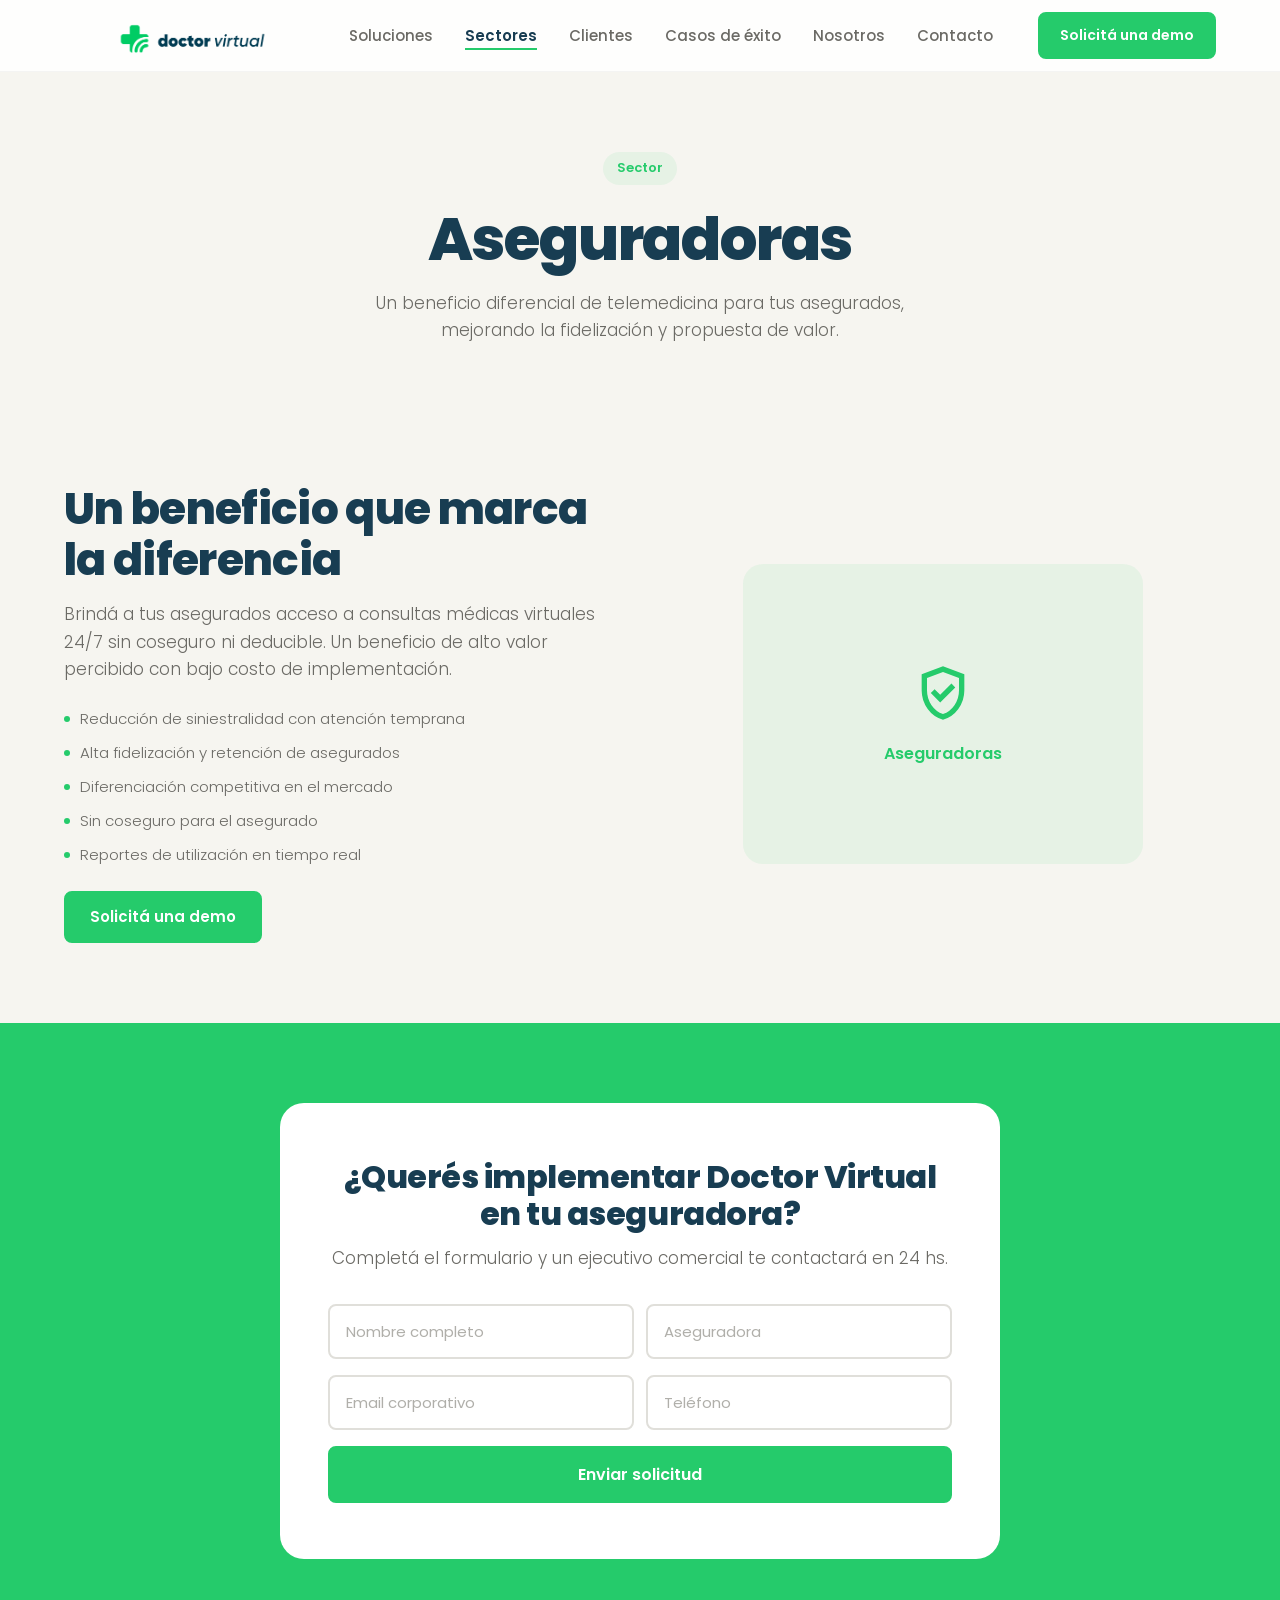
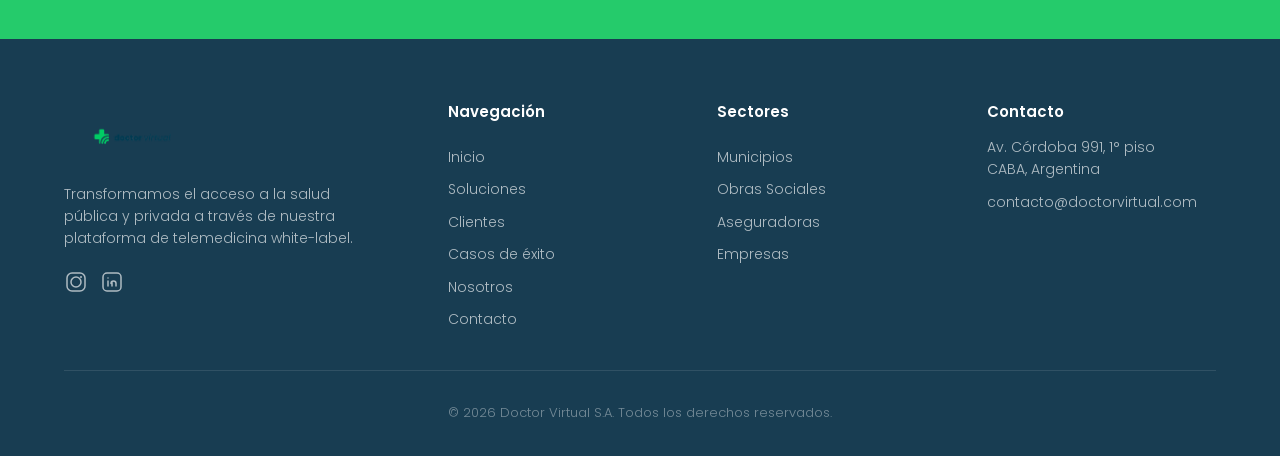
==== commit 7e893d37: "Actualiza logo, correo, tamaño navbar y contador 4.8/5" ====
--- a/aseguradoras.html
+++ b/aseguradoras.html
@@ -7,13 +7,13 @@
   <meta name="description" content="Telemedicina para aseguradoras. Beneficio diferencial para mejorar fidelización y reducir siniestralidad." />
   <link rel="preconnect" href="https://fonts.googleapis.com" />
   <link rel="preconnect" href="https://fonts.gstatic.com" crossorigin />
-  <link href="https://fonts.googleapis.com/css2?family=Manrope:wght@300;600;800&display=swap" rel="stylesheet" />
+  <link href="https://fonts.googleapis.com/css2?family=Poppins:wght@300;600;800&display=swap" rel="stylesheet" />
   <link rel="stylesheet" href="css/styles.css" />
 </head>
 <body>
   <nav class="navbar" id="navbar">
     <div class="container nav-container">
-      <a href="index.html" class="logo"><svg width="36" height="36" viewBox="0 0 36 36" fill="none"><rect width="36" height="36" rx="10" fill="#25CB6B"/><path d="M12 18h12M18 12v12" stroke="#fff" stroke-width="2.5" stroke-linecap="round"/></svg><span>Doctor Virtual</span></a>
+      <a href="index.html" class="logo"><img src="icons/logo.png" alt="Doctor Virtual" style="height:120px;width:auto;"></a>
       <ul class="nav-links" id="navLinks">
         <li><a href="soluciones.html" class="nav-link">Soluciones</a></li>
         <li><a href="sectores.html" class="nav-link active">Sectores</a></li>
@@ -52,10 +52,7 @@
         </div>
         <div class="detail-visual fade-in">
           <div class="detail-placeholder">
-            <svg width="64" height="64" viewBox="0 0 64 64" fill="none">
-              <path d="M10 22l22-14 22 14v20l-22 14-22-14V22z" stroke="#25CB6B" stroke-width="2.5"/>
-              <path d="M22 30l8 6 14-12" stroke="#25CB6B" stroke-width="3" stroke-linecap="round" stroke-linejoin="round"/>
-            </svg>
+            <svg width="64" height="64" viewBox="0 -960 960 960" fill="#25CB6B"><path d="m438-338 226-226-57-57-169 169-84-84-57 57 141 141Zm42 258q-139-35-229.5-159.5T160-516v-244l320-120 320 120v244q0 152-90.5 276.5T480-80Zm0-84q104-33 172-132t68-220v-189l-240-90-240 90v189q0 121 68 220t172 132Zm0-316Z"/></svg>
             <span>Aseguradoras</span>
           </div>
         </div>
@@ -87,7 +84,7 @@
     <div class="container">
       <div class="footer-grid">
         <div class="footer-brand">
-          <a href="index.html" class="logo"><svg width="36" height="36" viewBox="0 0 36 36" fill="none"><rect width="36" height="36" rx="10" fill="#25CB6B"/><path d="M12 18h12M18 12v12" stroke="#fff" stroke-width="2.5" stroke-linecap="round"/></svg><span>Doctor Virtual</span></a>
+          <a href="index.html" class="logo"><img src="icons/logo.png" alt="Doctor Virtual" style="height:64px;width:auto;"></a>
           <p>Transformamos el acceso a la salud pública y privada a través de nuestra plataforma de telemedicina white-label.</p>
           <div class="footer-social">
             <a href="https://instagram.com/doctorvirtual.ai" target="_blank" rel="noopener" aria-label="Instagram"><svg width="24" height="24" viewBox="0 0 24 24" fill="none"><rect x="3" y="3" width="18" height="18" rx="5" stroke="currentColor" stroke-width="1.5"/><circle cx="17" cy="7" r="1" fill="currentColor"/><circle cx="12" cy="12" r="5" stroke="currentColor" stroke-width="1.5"/></svg></a>
@@ -105,7 +102,7 @@
         <div class="footer-contact">
           <h4>Contacto</h4>
           <p>Av. Córdoba 991, 1° piso<br/>CABA, Argentina</p>
-          <a href="mailto:contacto@doctorvirtual.ai">contacto@doctorvirtual.ai</a>
+          <a href="mailto:contacto@doctorvirtual.com">contacto@doctorvirtual.com</a>
         </div>
       </div>
       <div class="footer-bottom"><p>&copy; 2026 Doctor Virtual S.A. Todos los derechos reservados.</p></div>
--- a/css/styles.css
+++ b/css/styles.css
@@ -29,7 +29,7 @@
   --shadow-md: 0 4px 16px rgba(0,0,0,0.08);
   --shadow-lg: 0 12px 40px rgba(0,0,0,0.1);
   --shadow-xl: 0 20px 60px rgba(0,0,0,0.12);
-  --font: 'Manrope', -apple-system, BlinkMacSystemFont, 'Segoe UI', sans-serif;
+  --font: 'Poppins', -apple-system, BlinkMacSystemFont, 'Segoe UI', sans-serif;
   --container: 1200px;
   --nav-height: 72px;
 }
@@ -1512,7 +1512,7 @@
 
 .contact-form select {
   appearance: none;
-  background-image: url("data:image/svg+xml,%3Csvg xmlns='http://www.w3.org/2000/svg' width='12' height='8' viewBox='0 0 12 8'%3E%3Cpath d='M1 1l5 5 5-5' stroke='%236B6A65' stroke-width='2' fill='none' stroke-linecap='round'/%3E%3C/svg%3E");
+  background-image: url("data:image/svg+xml,%3Csvg xmlns='http://www.w3.org/2000/svg' width='12' height='12' viewBox='0 -960 960 960'%3E%3Cpath d='M480-344 240-584l56-56 184 184 184-184 56 56-240 240Z' fill='%236B6A65'/%3E%3C/svg%3E");
   background-repeat: no-repeat;
   background-position: right 16px center;
   cursor: pointer;
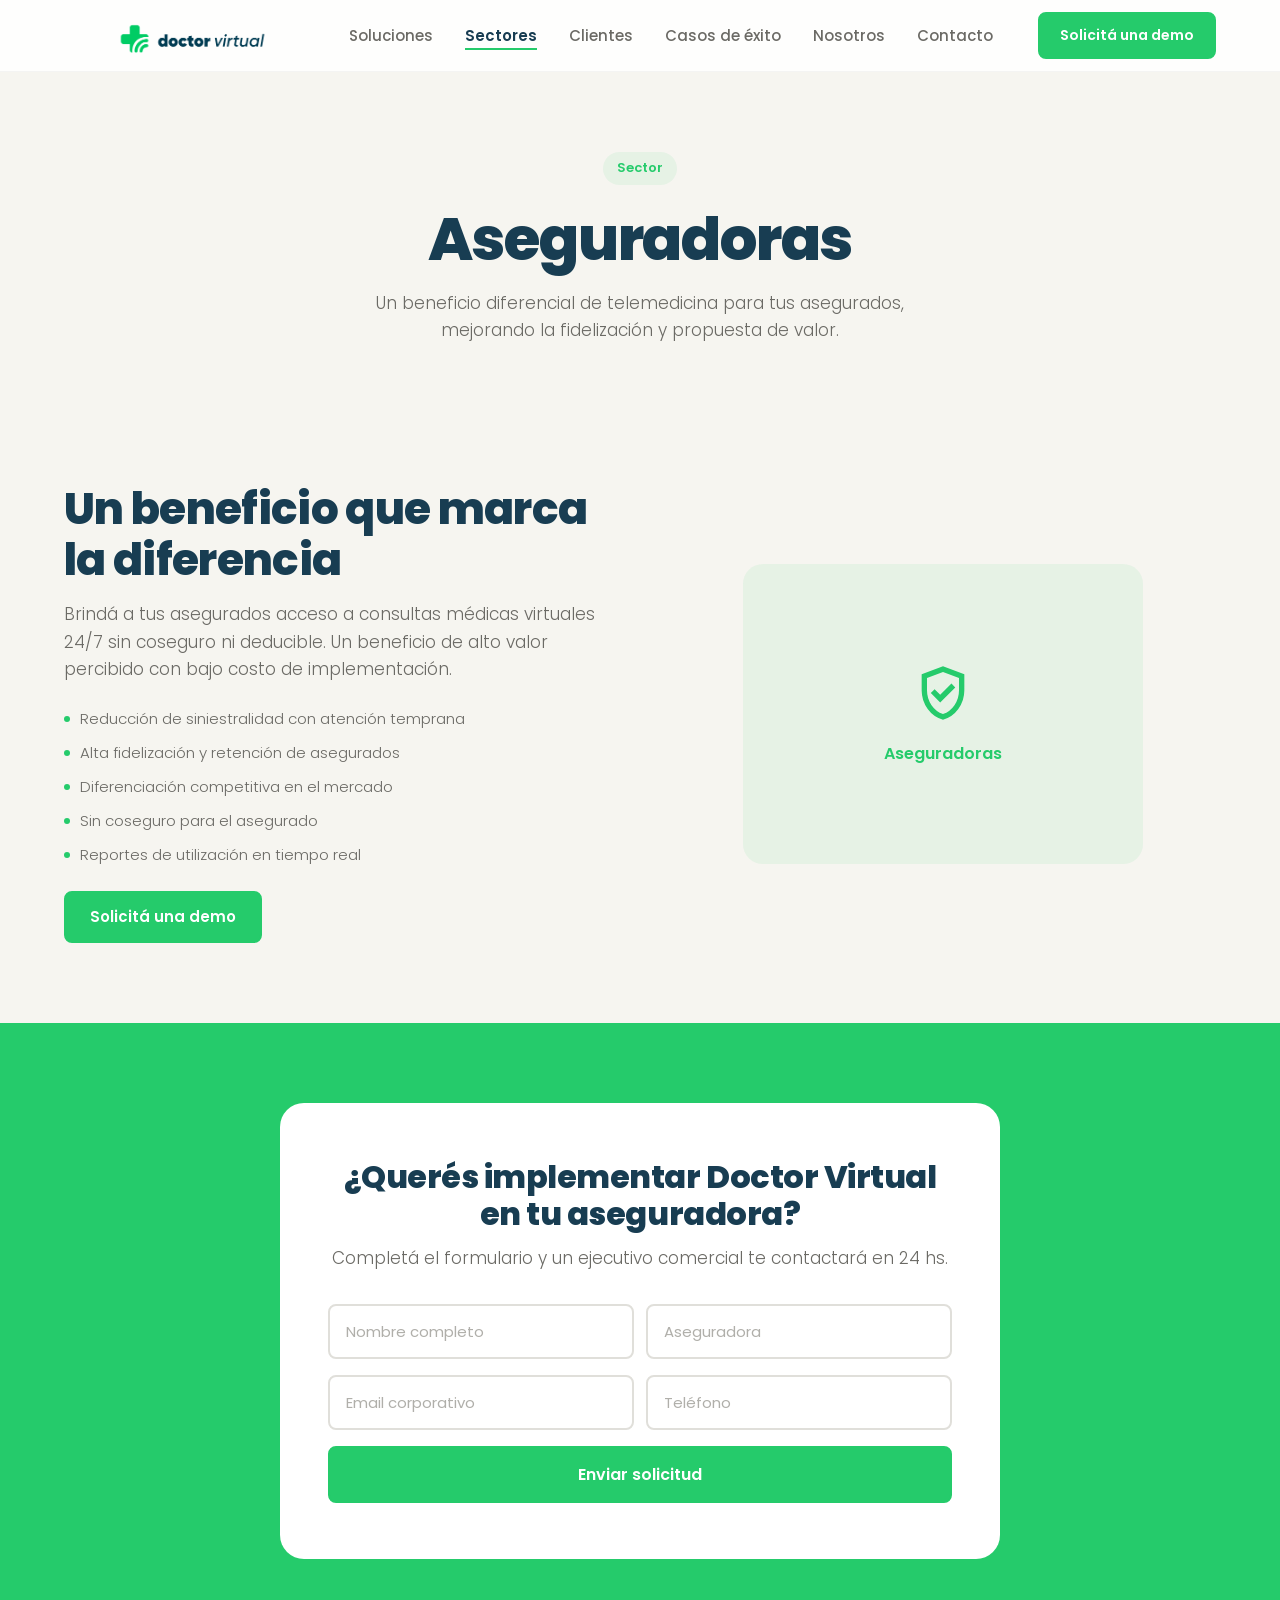
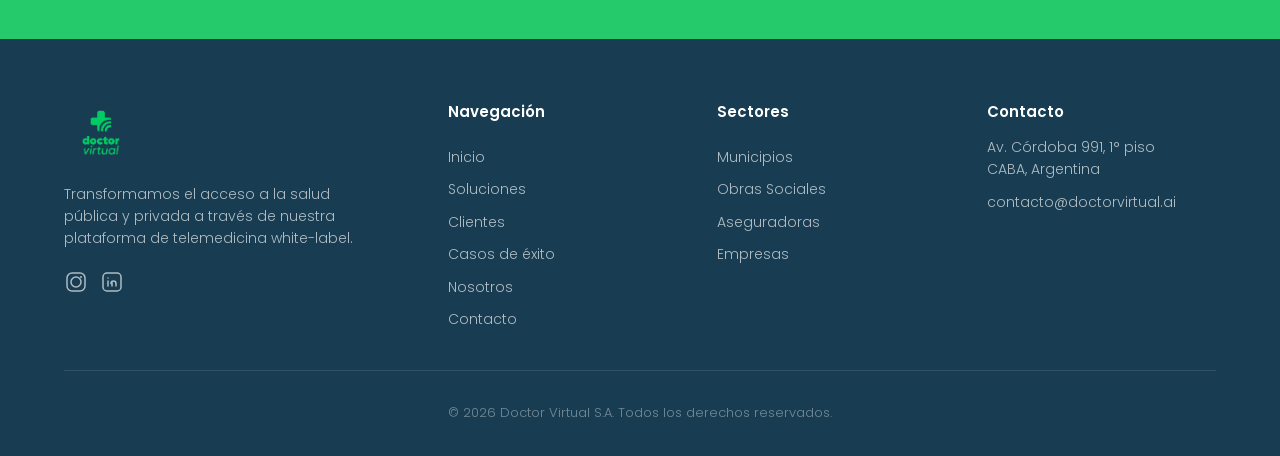
==== commit 405356a9: "Actualización de imágenes y emails" ====
--- a/aseguradoras.html
+++ b/aseguradoras.html
@@ -84,7 +84,7 @@
     <div class="container">
       <div class="footer-grid">
         <div class="footer-brand">
-          <a href="index.html" class="logo"><img src="icons/logo.png" alt="Doctor Virtual" style="height:64px;width:auto;"></a>
+          <a href="index.html" class="logo"><img src="icon material 3/doctor virtual footer.png" alt="Doctor Virtual" style="height:64px;width:auto;"></a>
           <p>Transformamos el acceso a la salud pública y privada a través de nuestra plataforma de telemedicina white-label.</p>
           <div class="footer-social">
             <a href="https://instagram.com/doctorvirtual.ai" target="_blank" rel="noopener" aria-label="Instagram"><svg width="24" height="24" viewBox="0 0 24 24" fill="none"><rect x="3" y="3" width="18" height="18" rx="5" stroke="currentColor" stroke-width="1.5"/><circle cx="17" cy="7" r="1" fill="currentColor"/><circle cx="12" cy="12" r="5" stroke="currentColor" stroke-width="1.5"/></svg></a>
@@ -102,7 +102,7 @@
         <div class="footer-contact">
           <h4>Contacto</h4>
           <p>Av. Córdoba 991, 1° piso<br/>CABA, Argentina</p>
-          <a href="mailto:contacto@doctorvirtual.com">contacto@doctorvirtual.com</a>
+          <a href="mailto:contacto@doctorvirtual.ai">contacto@doctorvirtual.ai</a>
         </div>
       </div>
       <div class="footer-bottom"><p>&copy; 2026 Doctor Virtual S.A. Todos los derechos reservados.</p></div>
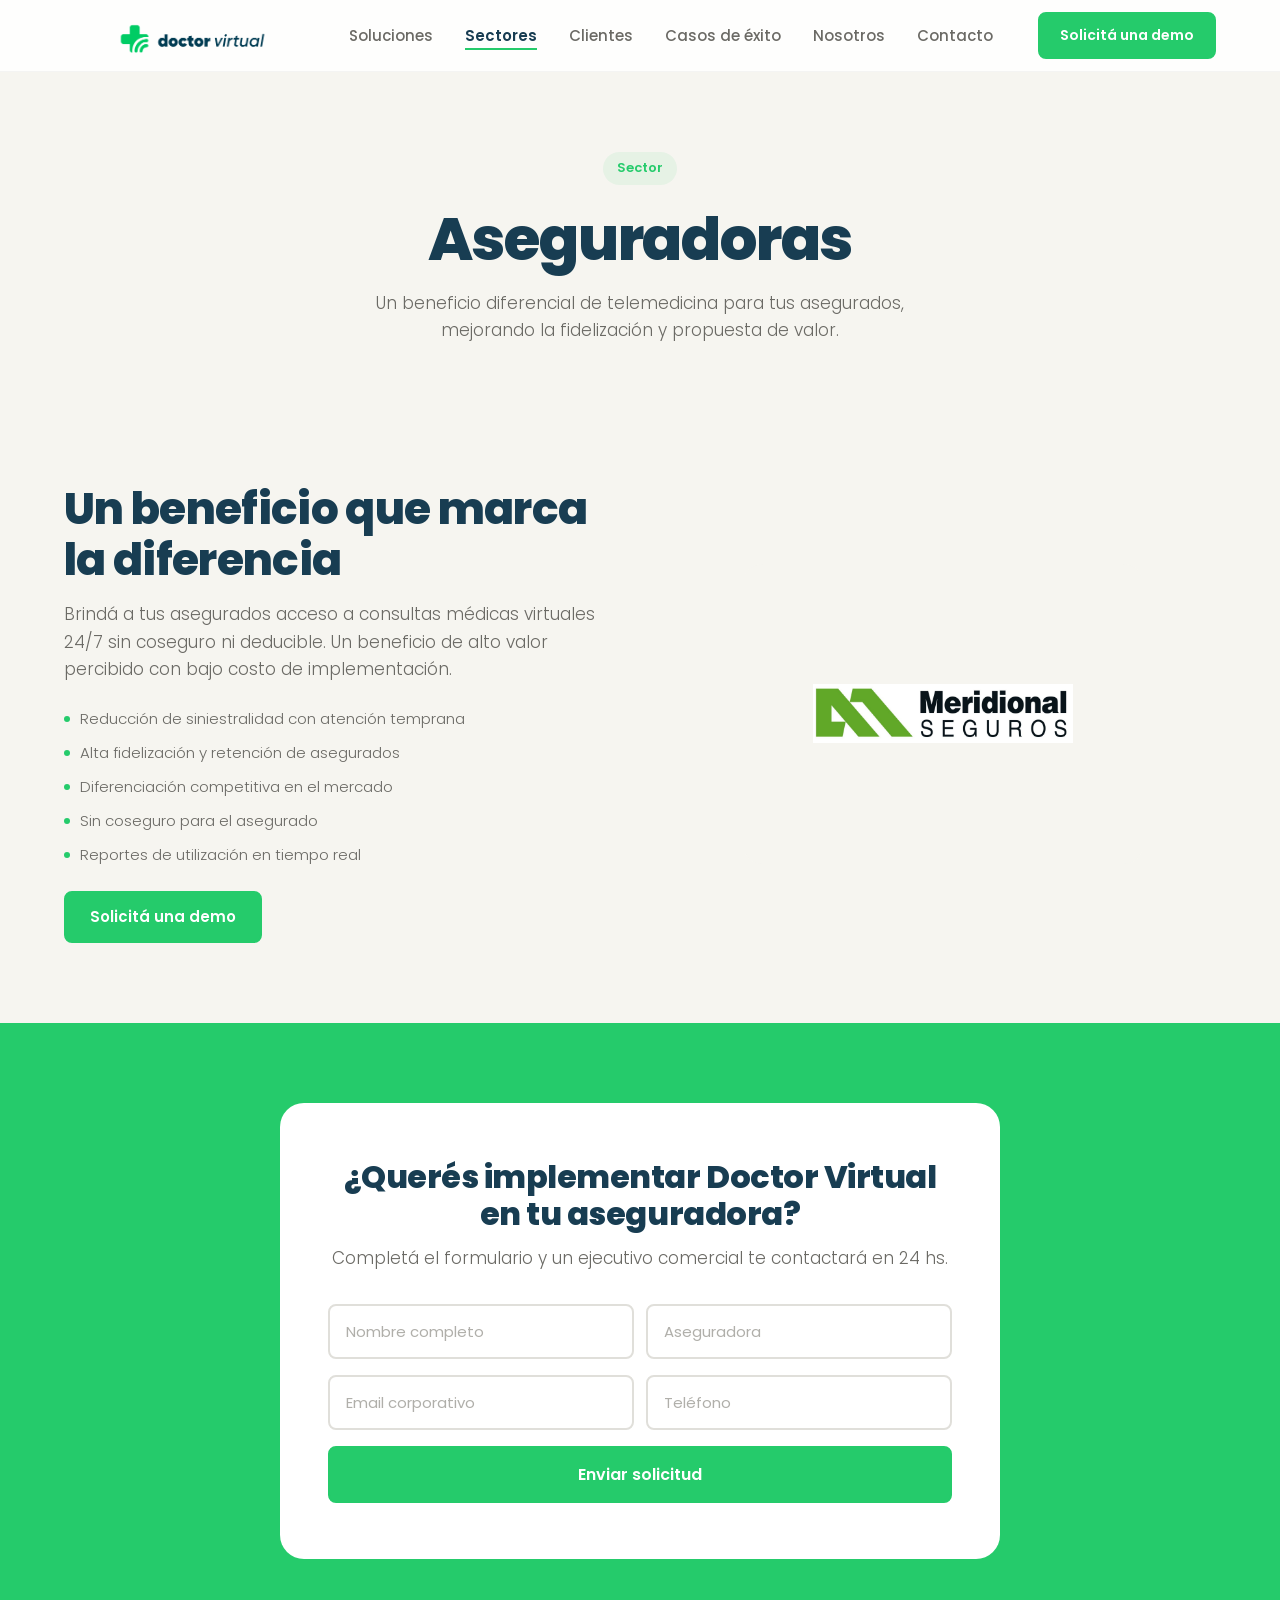
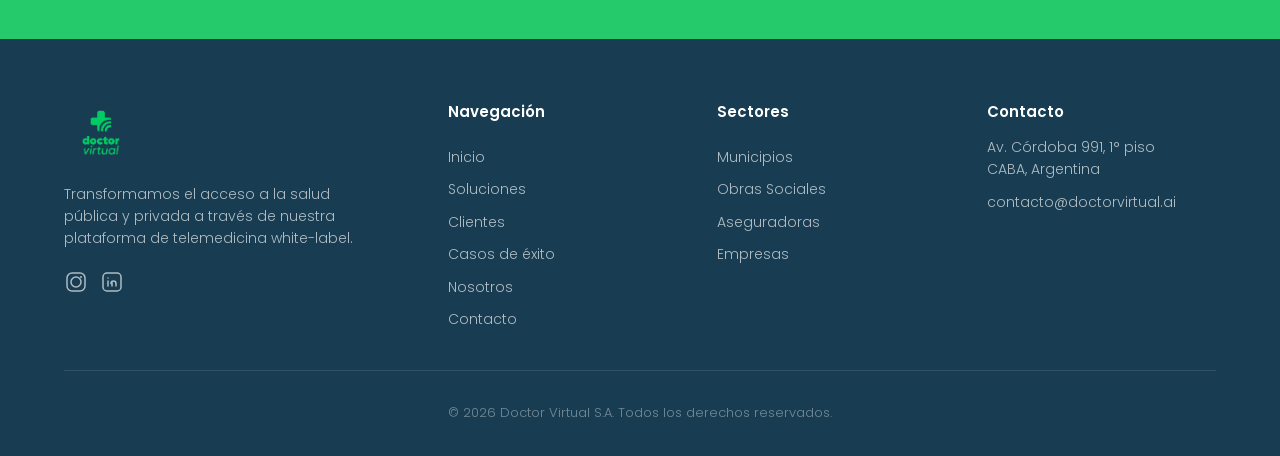
==== commit d66f30b1: "Agrega carruseles verticales en sectores y mejora autoplay con setTimeout" ====
--- a/aseguradoras.html
+++ b/aseguradoras.html
@@ -52,8 +52,13 @@
         </div>
         <div class="detail-visual fade-in">
           <div class="detail-placeholder">
-            <svg width="64" height="64" viewBox="0 -960 960 960" fill="#25CB6B"><path d="m438-338 226-226-57-57-169 169-84-84-57 57 141 141Zm42 258q-139-35-229.5-159.5T160-516v-244l320-120 320 120v244q0 152-90.5 276.5T480-80Zm0-84q104-33 172-132t68-220v-189l-240-90-240 90v189q0 121 68 220t172 132Zm0-316Z"/></svg>
-            <span>Aseguradoras</span>
+            <div class="clients-carousel">
+              <div class="carousel-viewport">
+                <div class="carousel-track">
+                  <div class="carousel-slide"><img src="Fotos/Logo Meridional Seguros.jpeg" alt="Meridional Seguros" /></div>
+                </div>
+              </div>
+            </div>
           </div>
         </div>
       </div>
--- a/css/styles.css
+++ b/css/styles.css
@@ -1186,17 +1186,47 @@
   width: 100%;
   max-width: 400px;
   aspect-ratio: 4/3;
-  background: var(--green-light);
+  background: #F6F5F0;
   border-radius: var(--radius-lg);
   display: flex;
+  align-items: center;
+  justify-content: center;
+}
+
+.clients-carousel {
+  display: flex;
+  align-items: center;
+  gap: 16px;
+}
+
+.carousel-viewport {
+  overflow: hidden;
+  width: 260px;
+  height: 80px;
+  position: relative;
+}
+
+.carousel-track {
+  display: flex;
   flex-direction: column;
+  transition: transform 0.5s ease-in-out;
+}
+
+.carousel-slide {
+  height: 80px;
+  display: flex;
   align-items: center;
   justify-content: center;
-  gap: 16px;
-  font-weight: 600;
-  color: var(--green);
-  font-size: 1rem;
-}
+  flex-shrink: 0;
+}
+
+.carousel-slide img {
+  max-width: 100%;
+  max-height: 100%;
+  object-fit: contain;
+  display: block;
+}
+
 
 .detail-reverse .detail-visual { order: -1; }
 
@@ -1770,4 +1800,5 @@
   .mockup { width: 220px; height: 440px; }
   .logos-grid { grid-template-columns: repeat(2, 1fr); gap: 12px; }
   .logo-inner { height: 70px; padding: 10px; }
-}
+  .carousel-viewport { width: 160px; }
+}
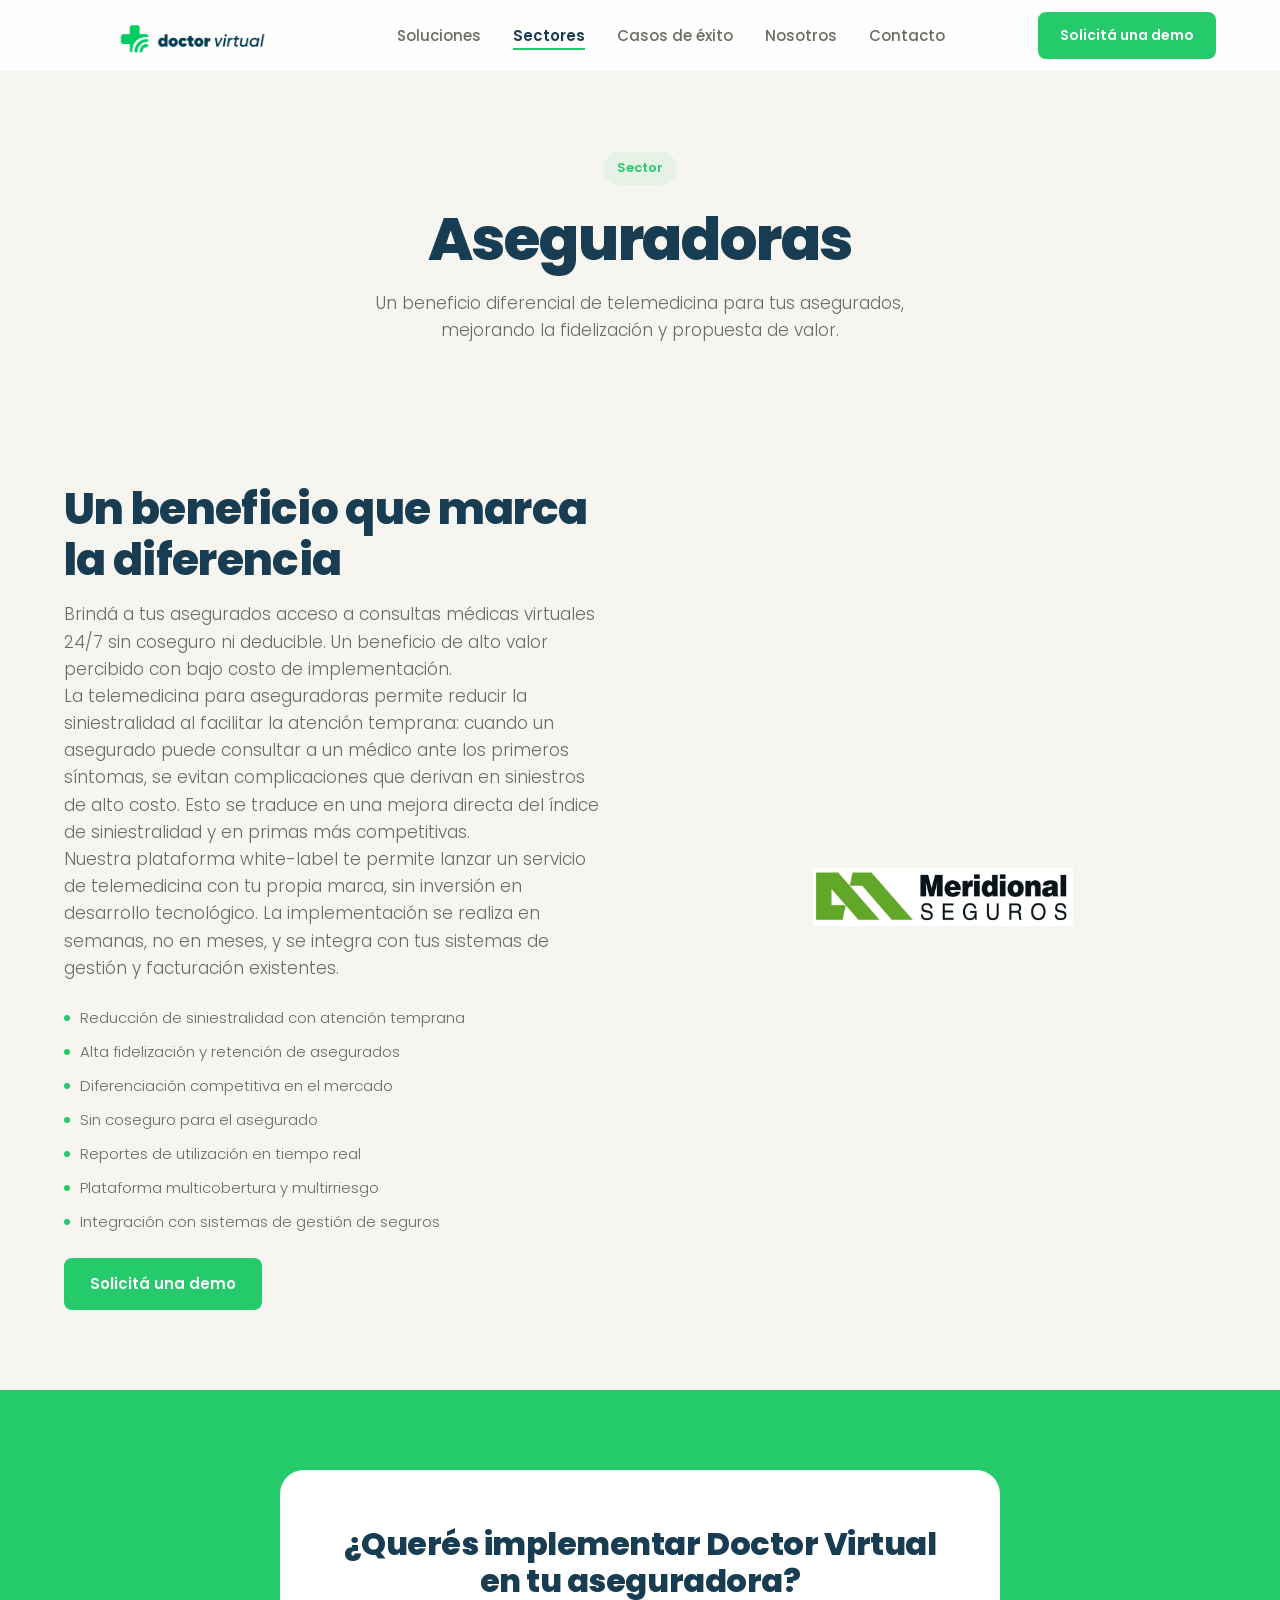
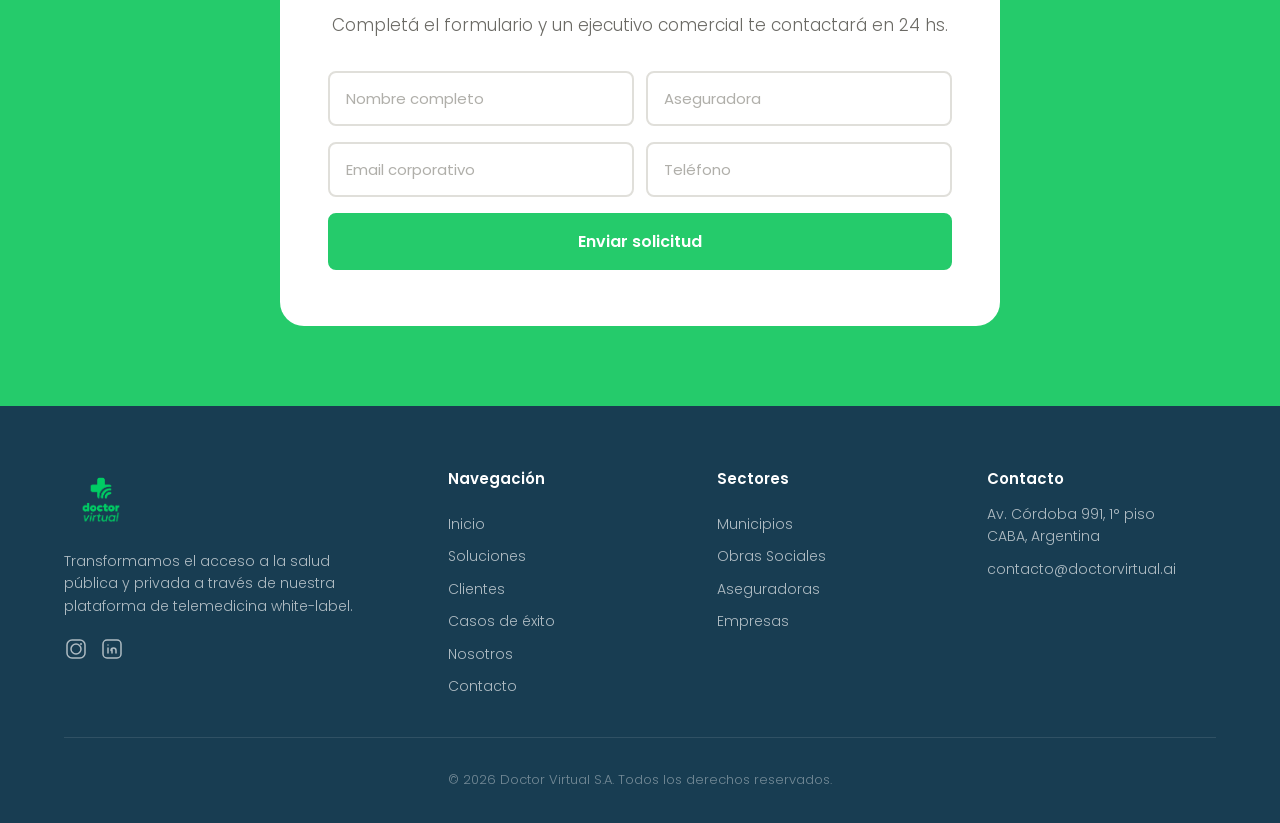
==== commit fca7136b: "CASOS DE EXITO" ====
--- a/aseguradoras.html
+++ b/aseguradoras.html
@@ -5,6 +5,35 @@
   <meta name="viewport" content="width=device-width, initial-scale=1.0" />
   <title>Aseguradoras — Doctor Virtual</title>
   <meta name="description" content="Telemedicina para aseguradoras. Beneficio diferencial para mejorar fidelización y reducir siniestralidad." />
+  <meta property="og:locale" content="es_AR" />
+  <meta property="og:site_name" content="Doctor Virtual" />
+  <meta property="og:title" content="Aseguradoras — Doctor Virtual" />
+  <meta property="og:description" content="Telemedicina para aseguradoras. Beneficio diferencial para mejorar fidelización y reducir siniestralidad." />
+  <meta property="og:image" content="https://doctorvirtual.ai/Fotos/doctor-offering-medical-teleconsultation.jpg" />
+  <meta property="og:url" content="https://doctorvirtual.ai/aseguradoras.html" />
+  <meta property="og:type" content="website" />
+  <meta name="twitter:card" content="summary_large_image" />
+  <meta name="twitter:title" content="Aseguradoras — Doctor Virtual" />
+  <meta name="twitter:description" content="Telemedicina para aseguradoras. Beneficio diferencial para mejorar fidelización y reducir siniestralidad." />
+  <meta name="twitter:image" content="https://doctorvirtual.ai/Fotos/doctor-offering-medical-teleconsultation.jpg" />
+  <link rel="canonical" href="https://doctorvirtual.ai/aseguradoras.html" />
+  <meta name="robots" content="index, follow" />
+  <link rel="icon" type="image/svg+xml" href="icons/logo.svg" />
+  <link rel="apple-touch-icon" href="icons/logo.png" />
+  <script type="application/ld+json">
+  {
+    "@context": "https://schema.org",
+    "@type": "WebPage",
+    "name": "Aseguradoras — Doctor Virtual",
+    "description": "Telemedicina para aseguradoras. Beneficio diferencial para mejorar fidelización y reducir siniestralidad.",
+    "url": "https://doctorvirtual.ai/aseguradoras.html",
+    "isPartOf": {
+      "@type": "WebSite",
+      "name": "Doctor Virtual",
+      "url": "https://doctorvirtual.ai/"
+    }
+  }
+  </script>
   <link rel="preconnect" href="https://fonts.googleapis.com" />
   <link rel="preconnect" href="https://fonts.gstatic.com" crossorigin />
   <link href="https://fonts.googleapis.com/css2?family=Poppins:wght@300;600;800&display=swap" rel="stylesheet" />
@@ -17,7 +46,7 @@
       <ul class="nav-links" id="navLinks">
         <li><a href="soluciones.html" class="nav-link">Soluciones</a></li>
         <li><a href="sectores.html" class="nav-link active">Sectores</a></li>
-        <li><a href="nuestros-clientes.html" class="nav-link">Clientes</a></li>
+        <li style="display:none"><a href="nuestros-clientes.html" class="nav-link">Clientes</a></li>
         <li><a href="casos-de-exito.html" class="nav-link">Casos de éxito</a></li>
         <li><a href="nosotros.html" class="nav-link">Nosotros</a></li>
         <li><a href="contacto.html" class="nav-link">Contacto</a></li>
@@ -41,12 +70,16 @@
         <div class="detail-content fade-in">
           <h2>Un beneficio que marca la diferencia</h2>
           <p>Brindá a tus asegurados acceso a consultas médicas virtuales 24/7 sin coseguro ni deducible. Un beneficio de alto valor percibido con bajo costo de implementación.</p>
+          <p>La telemedicina para aseguradoras permite reducir la siniestralidad al facilitar la atención temprana: cuando un asegurado puede consultar a un médico ante los primeros síntomas, se evitan complicaciones que derivan en siniestros de alto costo. Esto se traduce en una mejora directa del índice de siniestralidad y en primas más competitivas.</p>
+          <p>Nuestra plataforma white-label te permite lanzar un servicio de telemedicina con tu propia marca, sin inversión en desarrollo tecnológico. La implementación se realiza en semanas, no en meses, y se integra con tus sistemas de gestión y facturación existentes.</p>
           <ul class="detail-features">
             <li>Reducción de siniestralidad con atención temprana</li>
             <li>Alta fidelización y retención de asegurados</li>
             <li>Diferenciación competitiva en el mercado</li>
             <li>Sin coseguro para el asegurado</li>
             <li>Reportes de utilización en tiempo real</li>
+            <li>Plataforma multicobertura y multirriesgo</li>
+            <li>Integración con sistemas de gestión de seguros</li>
           </ul>
           <a href="contacto.html" class="btn btn-primary" style="margin-top:24px">Solicitá una demo</a>
         </div>
@@ -93,7 +126,7 @@
           <p>Transformamos el acceso a la salud pública y privada a través de nuestra plataforma de telemedicina white-label.</p>
           <div class="footer-social">
             <a href="https://instagram.com/doctorvirtual.ai" target="_blank" rel="noopener" aria-label="Instagram"><svg width="24" height="24" viewBox="0 0 24 24" fill="none"><rect x="3" y="3" width="18" height="18" rx="5" stroke="currentColor" stroke-width="1.5"/><circle cx="17" cy="7" r="1" fill="currentColor"/><circle cx="12" cy="12" r="5" stroke="currentColor" stroke-width="1.5"/></svg></a>
-            <a href="https://linkedin.com/company/doctorvirtual" target="_blank" rel="noopener" aria-label="LinkedIn"><svg width="24" height="24" viewBox="0 0 24 24" fill="none"><rect x="3" y="3" width="18" height="18" rx="4" stroke="currentColor" stroke-width="1.5"/><path d="M8 11v5M8 8v.01M12 16v-4M16 16v-2.5a2.5 2.5 0 0 0-5 0" stroke="currentColor" stroke-width="1.5" stroke-linecap="round"/></svg></a>
+            <a href="https://www.linkedin.com/company/doctorvirtual-ia/" target="_blank" rel="noopener" aria-label="LinkedIn"><svg width="24" height="24" viewBox="0 0 24 24" fill="none"><rect x="3" y="3" width="18" height="18" rx="4" stroke="currentColor" stroke-width="1.5"/><path d="M8 11v5M8 8v.01M12 16v-4M16 16v-2.5a2.5 2.5 0 0 0-5 0" stroke="currentColor" stroke-width="1.5" stroke-linecap="round"/></svg></a>
           </div>
         </div>
         <div class="footer-links">
--- a/css/styles.css
+++ b/css/styles.css
@@ -594,7 +594,7 @@
   background: var(--white);
   border: 1px solid var(--gray-100);
   border-radius: var(--radius-lg);
-  padding: 32px;
+  padding: 24px;
   transition: all 0.35s ease;
 }
 .bento-card:hover {
@@ -1440,13 +1440,13 @@
   gap: 24px;
 }
 
-.case-detailed { display: flex; flex-direction: column; }
+.case-detailed { display: flex; flex-direction: column; gap: 16px; }
+.case-detailed.compact { align-self: start; }
 
 .case-detailed-header {
   display: flex;
   align-items: center;
   justify-content: space-between;
-  margin-bottom: 16px;
 }
 
 .case-detailed-role {
@@ -1460,7 +1460,6 @@
   font-size: 0.9375rem;
   color: var(--gray-500);
   line-height: 1.7;
-  margin-bottom: 20px;
   flex: 1;
 }
 
@@ -1617,6 +1616,7 @@
   .wl-features { align-items: center; }
 
   .cases-grid { grid-template-columns: 1fr 1fr; }
+  .planes-grid { max-width: 100%; }
 
   .footer-grid { grid-template-columns: 1fr 1fr; }
 
@@ -1671,6 +1671,7 @@
   .solutions-grid { grid-template-columns: 1fr; }
   .sectors-grid { grid-template-columns: 1fr; }
   .cases-grid { grid-template-columns: 1fr; }
+  .planes-grid { max-width: 100%; }
 
   .form-row { grid-template-columns: 1fr; }
 
@@ -1690,6 +1691,7 @@
   .case-detailed-results { grid-template-columns: 1fr 1fr; }
   .sectors-detail-grid { grid-template-columns: 1fr; }
   .cases-detailed-grid { grid-template-columns: 1fr; }
+
 
   /* ========== VERTICAL TABS → ACCORDION ========== */
   .vtab-wrapper {
@@ -1794,6 +1796,98 @@
   }
 }
 
+/* ========== PLANES ========== */
+.planes {
+  padding: 80px 0;
+  background: var(--white);
+}
+.planes-grid {
+  display: grid;
+  grid-template-columns: 1fr;
+  gap: 24px;
+  max-width: 520px;
+  margin: 0 auto;
+}
+.plan-card {
+  display: flex;
+  flex-direction: column;
+  padding: 32px;
+  position: relative;
+}
+.plan-featured {
+  border: 2px solid var(--green);
+}
+.plan-badge {
+  position: absolute;
+  top: -12px;
+  left: 50%;
+  transform: translateX(-50%);
+  background: var(--green);
+  color: var(--white);
+  font-size: 0.75rem;
+  font-weight: 700;
+  text-transform: uppercase;
+  letter-spacing: 0.06em;
+  padding: 4px 16px;
+  border-radius: 20px;
+}
+.plan-header {
+  display: flex;
+  align-items: center;
+  gap: 12px;
+  margin-bottom: 16px;
+}
+.plan-icon {
+  display: flex;
+  align-items: center;
+  justify-content: center;
+  width: 48px;
+  height: 48px;
+  border-radius: 12px;
+  background: rgba(37, 203, 107, 0.1);
+  flex-shrink: 0;
+}
+.plan-name {
+  font-size: 1.25rem;
+  font-weight: 700;
+  color: var(--blue);
+  margin: 0;
+}
+.plan-desc {
+  font-size: 0.9375rem;
+  line-height: 1.6;
+  color: var(--text-light);
+  margin-bottom: 20px;
+}
+.plan-features {
+  list-style: none;
+  padding: 0;
+  margin: 0 0 24px;
+  flex: 1;
+}
+.plan-features li {
+  display: flex;
+  align-items: center;
+  gap: 8px;
+  font-size: 0.875rem;
+  color: var(--text);
+  padding: 6px 0;
+}
+.plan-features li::before {
+  content: "";
+  display: inline-block;
+  width: 5px;
+  height: 5px;
+  border-radius: 50%;
+  background: var(--green);
+  flex-shrink: 0;
+}
+.plan-btn {
+  width: 100%;
+}
+
+/* ========== BANNER PLAN METABÓLICO ========== */
+
 @media (max-width: 480px) {
   .container { padding: 0 16px; }
   .hero { padding-top: calc(var(--nav-height) + 40px); }
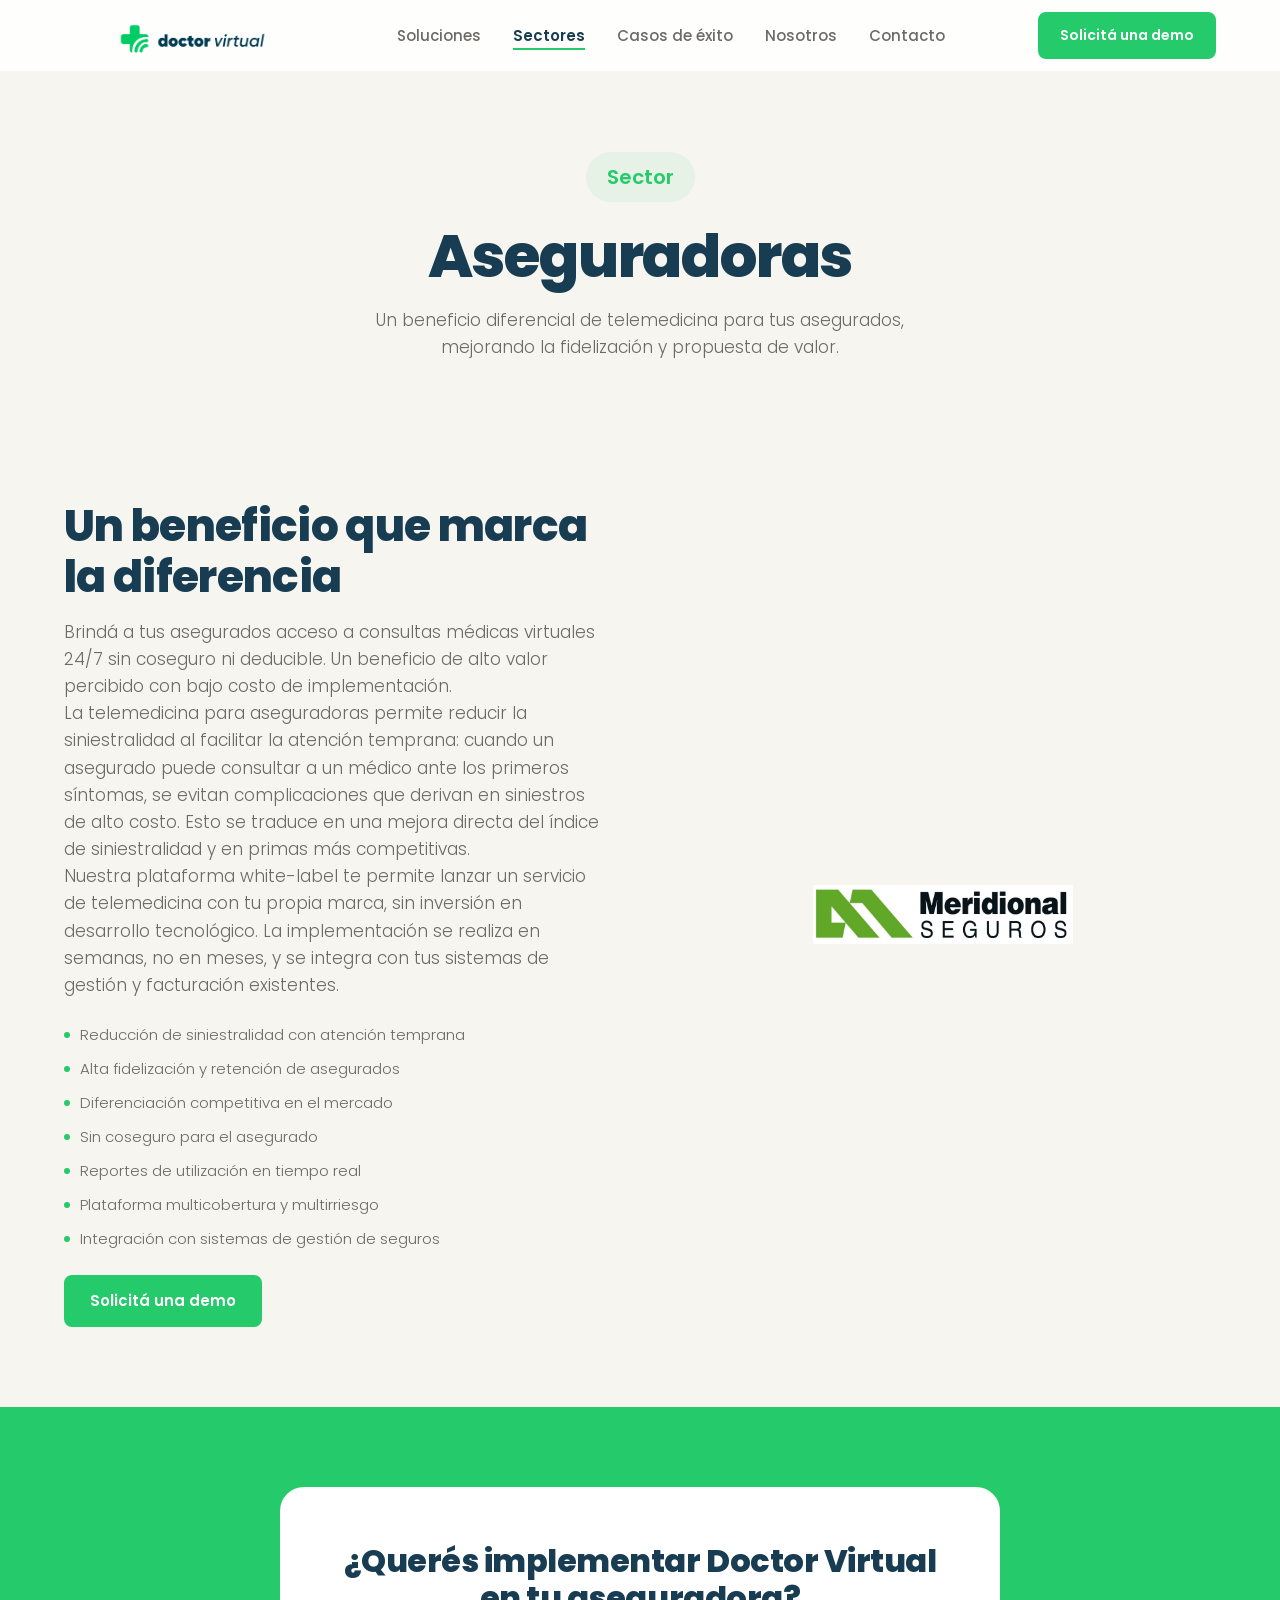
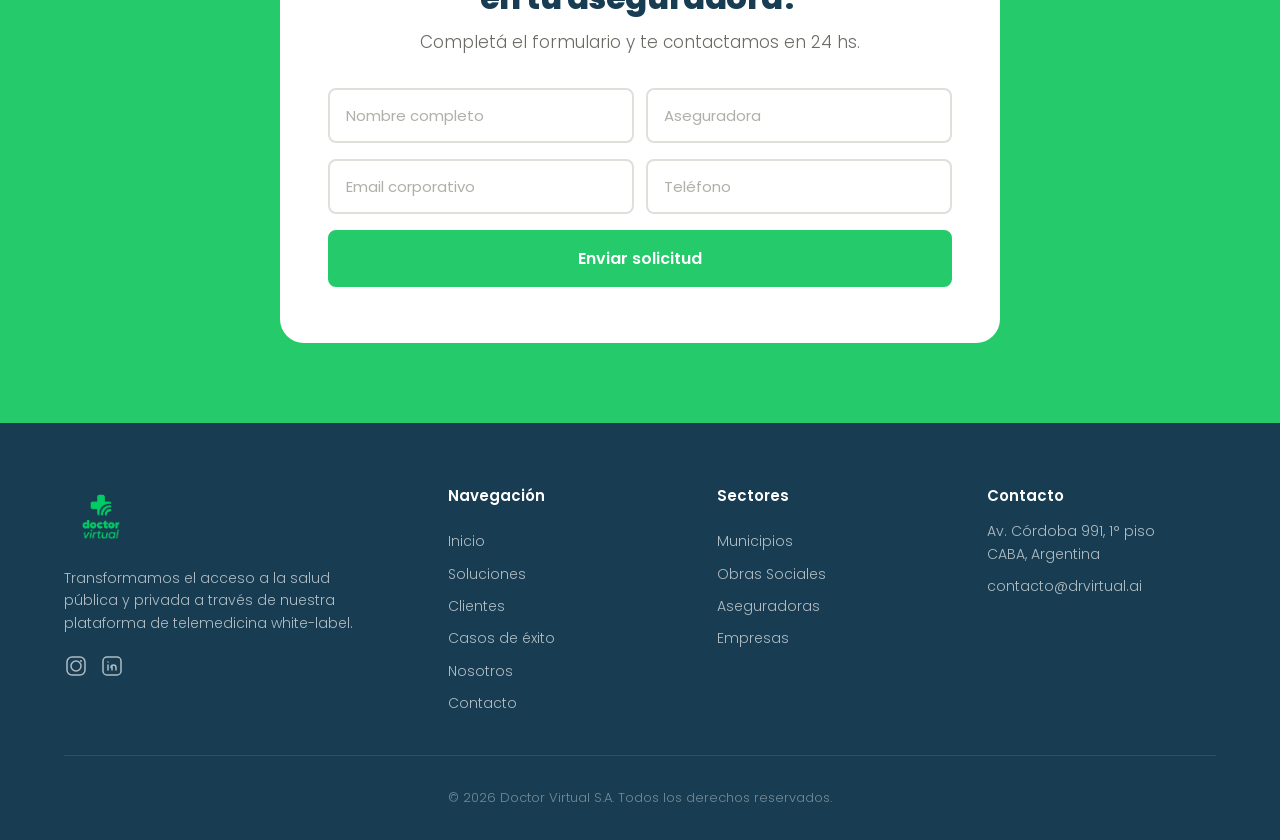
==== commit 67d806c4: "Cambiar email a contacto@drvirtual.ai y acortar texto del formulario" ====
--- a/aseguradoras.html
+++ b/aseguradoras.html
@@ -102,7 +102,7 @@
     <div class="container">
       <div class="cta-box fade-in">
         <h2>¿Querés implementar Doctor Virtual en tu aseguradora?</h2>
-        <p>Completá el formulario y un ejecutivo comercial te contactará en 24 hs.</p>
+        <p>Completá el formulario y te contactamos en 24 hs.</p>
         <form class="cta-form" id="demoForm">
           <div class="form-row">
             <input type="text" name="nombre" placeholder="Nombre completo" required />
@@ -140,7 +140,7 @@
         <div class="footer-contact">
           <h4>Contacto</h4>
           <p>Av. Córdoba 991, 1° piso<br/>CABA, Argentina</p>
-          <a href="mailto:contacto@doctorvirtual.ai">contacto@doctorvirtual.ai</a>
+          <a href="mailto:contacto@drvirtual.ai">contacto@drvirtual.ai</a>
         </div>
       </div>
       <div class="footer-bottom"><p>&copy; 2026 Doctor Virtual S.A. Todos los derechos reservados.</p></div>
--- a/css/styles.css
+++ b/css/styles.css
@@ -152,11 +152,11 @@
 /* ========== BADGE ========== */
 .badge {
   display: inline-block;
-  font-size: 0.8125rem;
+  font-size: 1.25rem;
   font-weight: 600;
   color: var(--green);
   background: var(--green-light);
-  padding: 6px 14px;
+  padding: 9px 21px;
   border-radius: 100px;
   margin-bottom: 20px;
 }
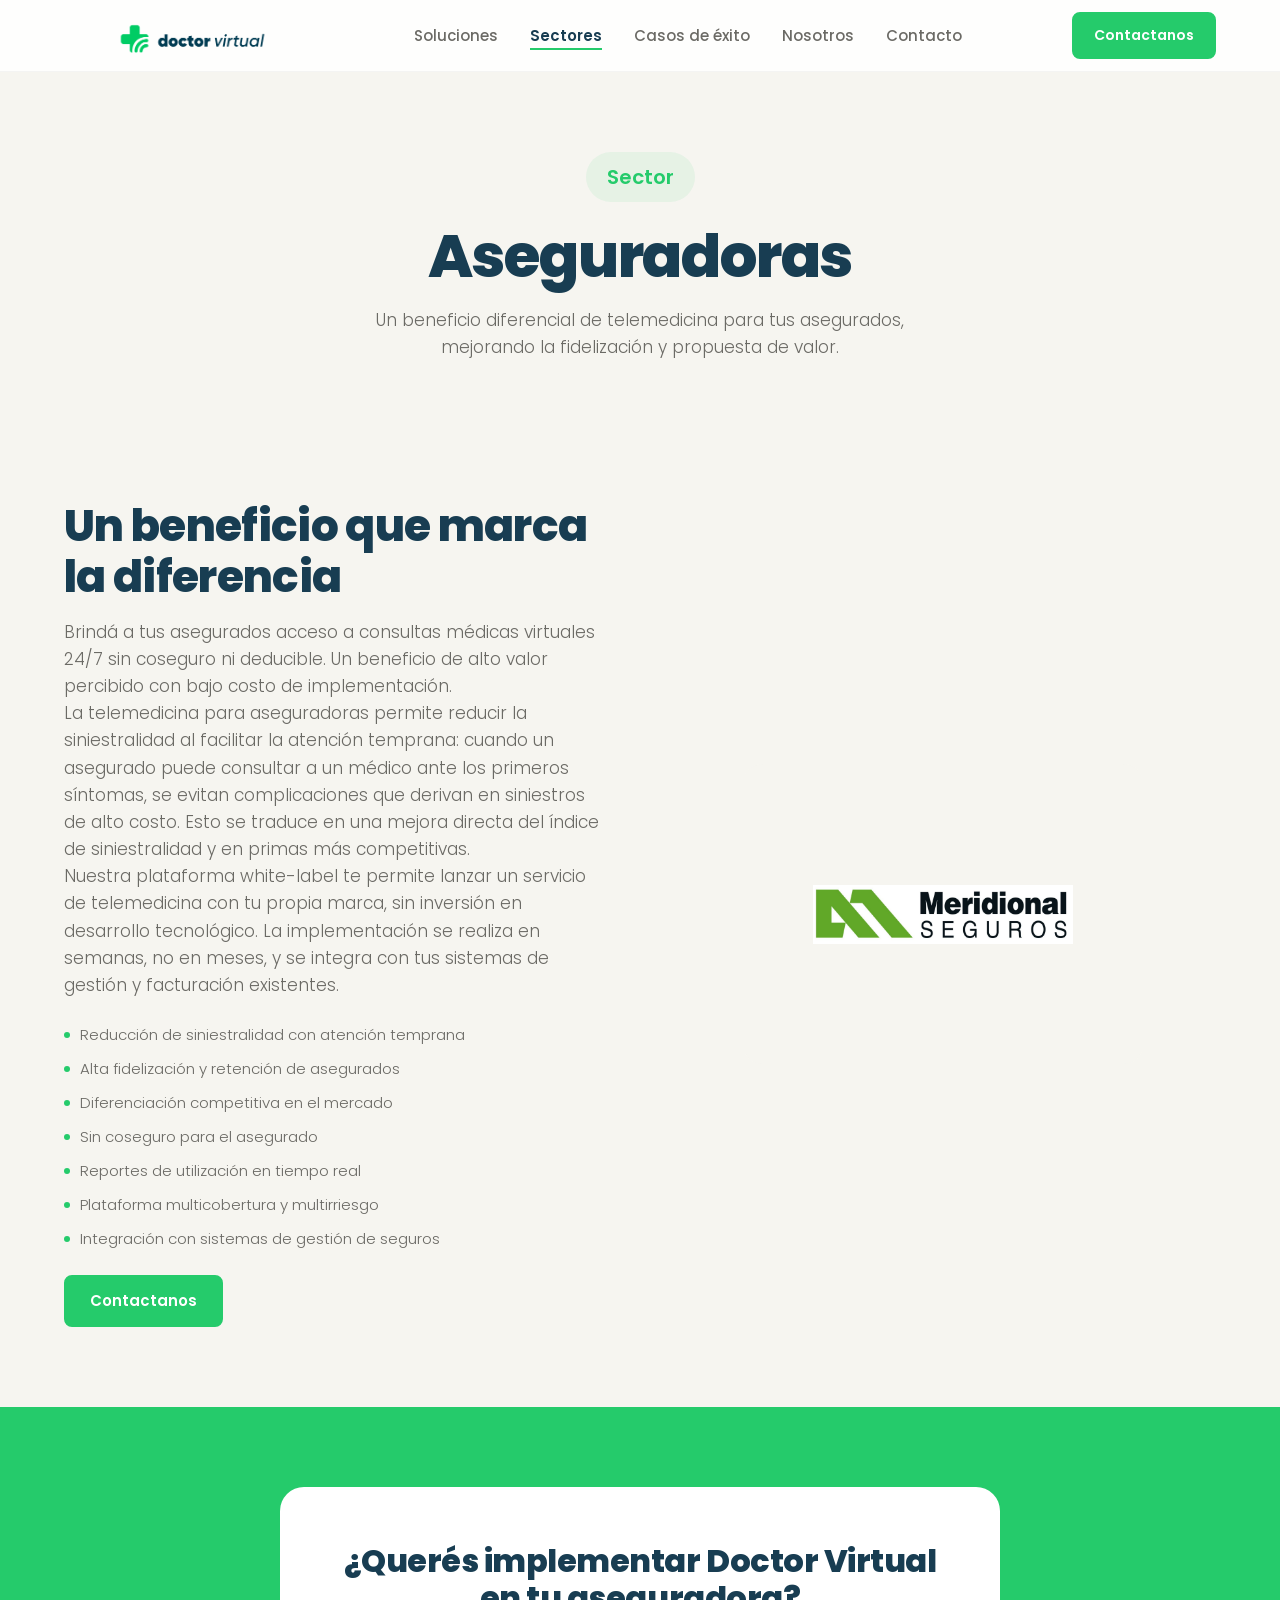
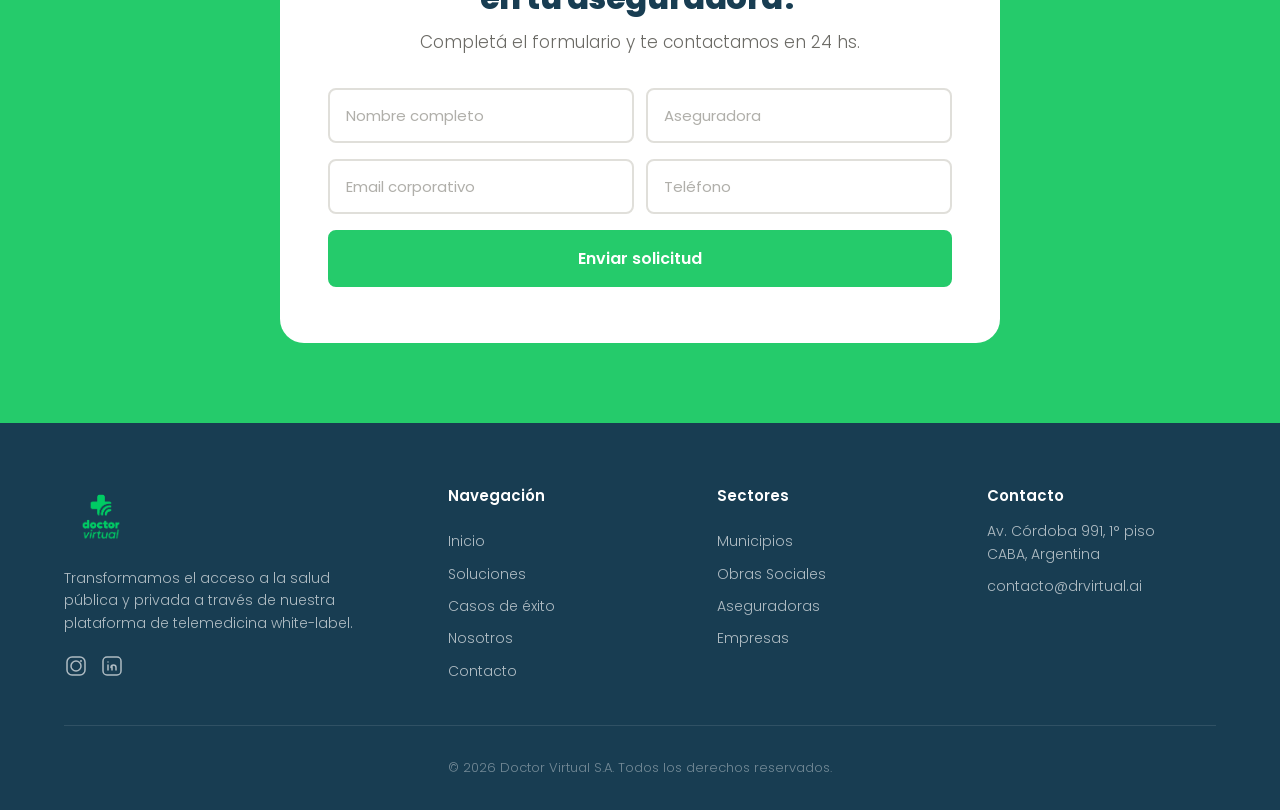
==== commit cb25ce0b: "Eliminar Clientes del footer y otros ajustes" ====
--- a/aseguradoras.html
+++ b/aseguradoras.html
@@ -51,7 +51,7 @@
         <li><a href="nosotros.html" class="nav-link">Nosotros</a></li>
         <li><a href="contacto.html" class="nav-link">Contacto</a></li>
       </ul>
-      <a href="contacto.html" class="btn btn-primary nav-cta">Solicitá una demo</a>
+      <a href="contacto.html" class="btn btn-primary nav-cta">Contactanos</a>
       <button class="hamburger" id="hamburger" aria-label="Menú"><span></span><span></span><span></span></button>
     </div>
   </nav>
@@ -81,7 +81,7 @@
             <li>Plataforma multicobertura y multirriesgo</li>
             <li>Integración con sistemas de gestión de seguros</li>
           </ul>
-          <a href="contacto.html" class="btn btn-primary" style="margin-top:24px">Solicitá una demo</a>
+          <a href="contacto.html" class="btn btn-primary" style="margin-top:24px">Contactanos</a>
         </div>
         <div class="detail-visual fade-in">
           <div class="detail-placeholder">
@@ -131,7 +131,7 @@
         </div>
         <div class="footer-links">
           <h4>Navegación</h4>
-          <a href="index.html">Inicio</a><a href="soluciones.html">Soluciones</a><a href="nuestros-clientes.html">Clientes</a><a href="casos-de-exito.html">Casos de éxito</a><a href="nosotros.html">Nosotros</a><a href="contacto.html">Contacto</a>
+          <a href="index.html">Inicio</a><a href="soluciones.html">Soluciones</a><a href="casos-de-exito.html">Casos de éxito</a><a href="nosotros.html">Nosotros</a><a href="contacto.html">Contacto</a>
         </div>
         <div class="footer-links">
           <h4>Sectores</h4>
@@ -150,7 +150,7 @@
   <div class="modal-overlay" id="demoModal">
     <div class="modal">
       <button class="modal-close" id="modalClose" aria-label="Cerrar">&times;</button>
-      <h2>Solicitá una demo</h2>
+      <h2>Contactanos</h2>
       <p>Completá tus datos y te contactamos en 24 hs.</p>
       <form id="modalForm">
         <input type="text" name="nombre" placeholder="Nombre completo" required />
